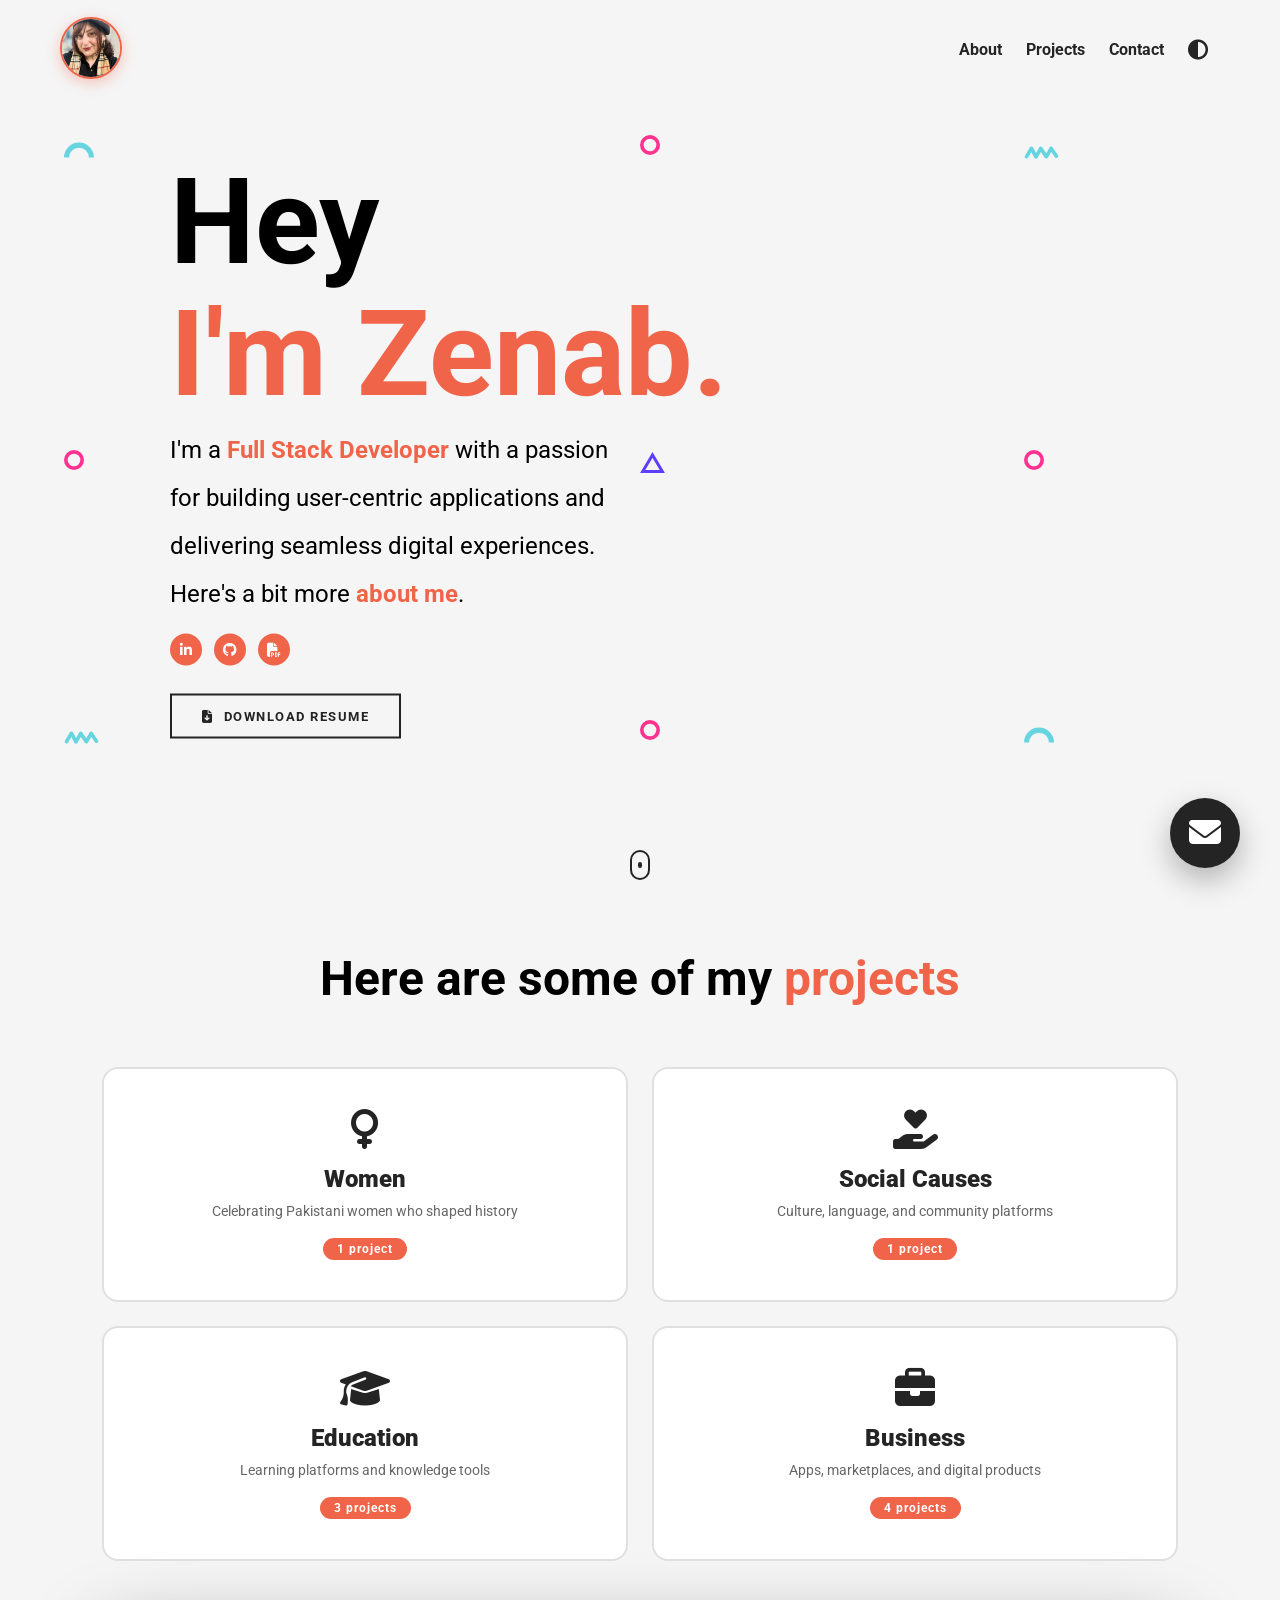
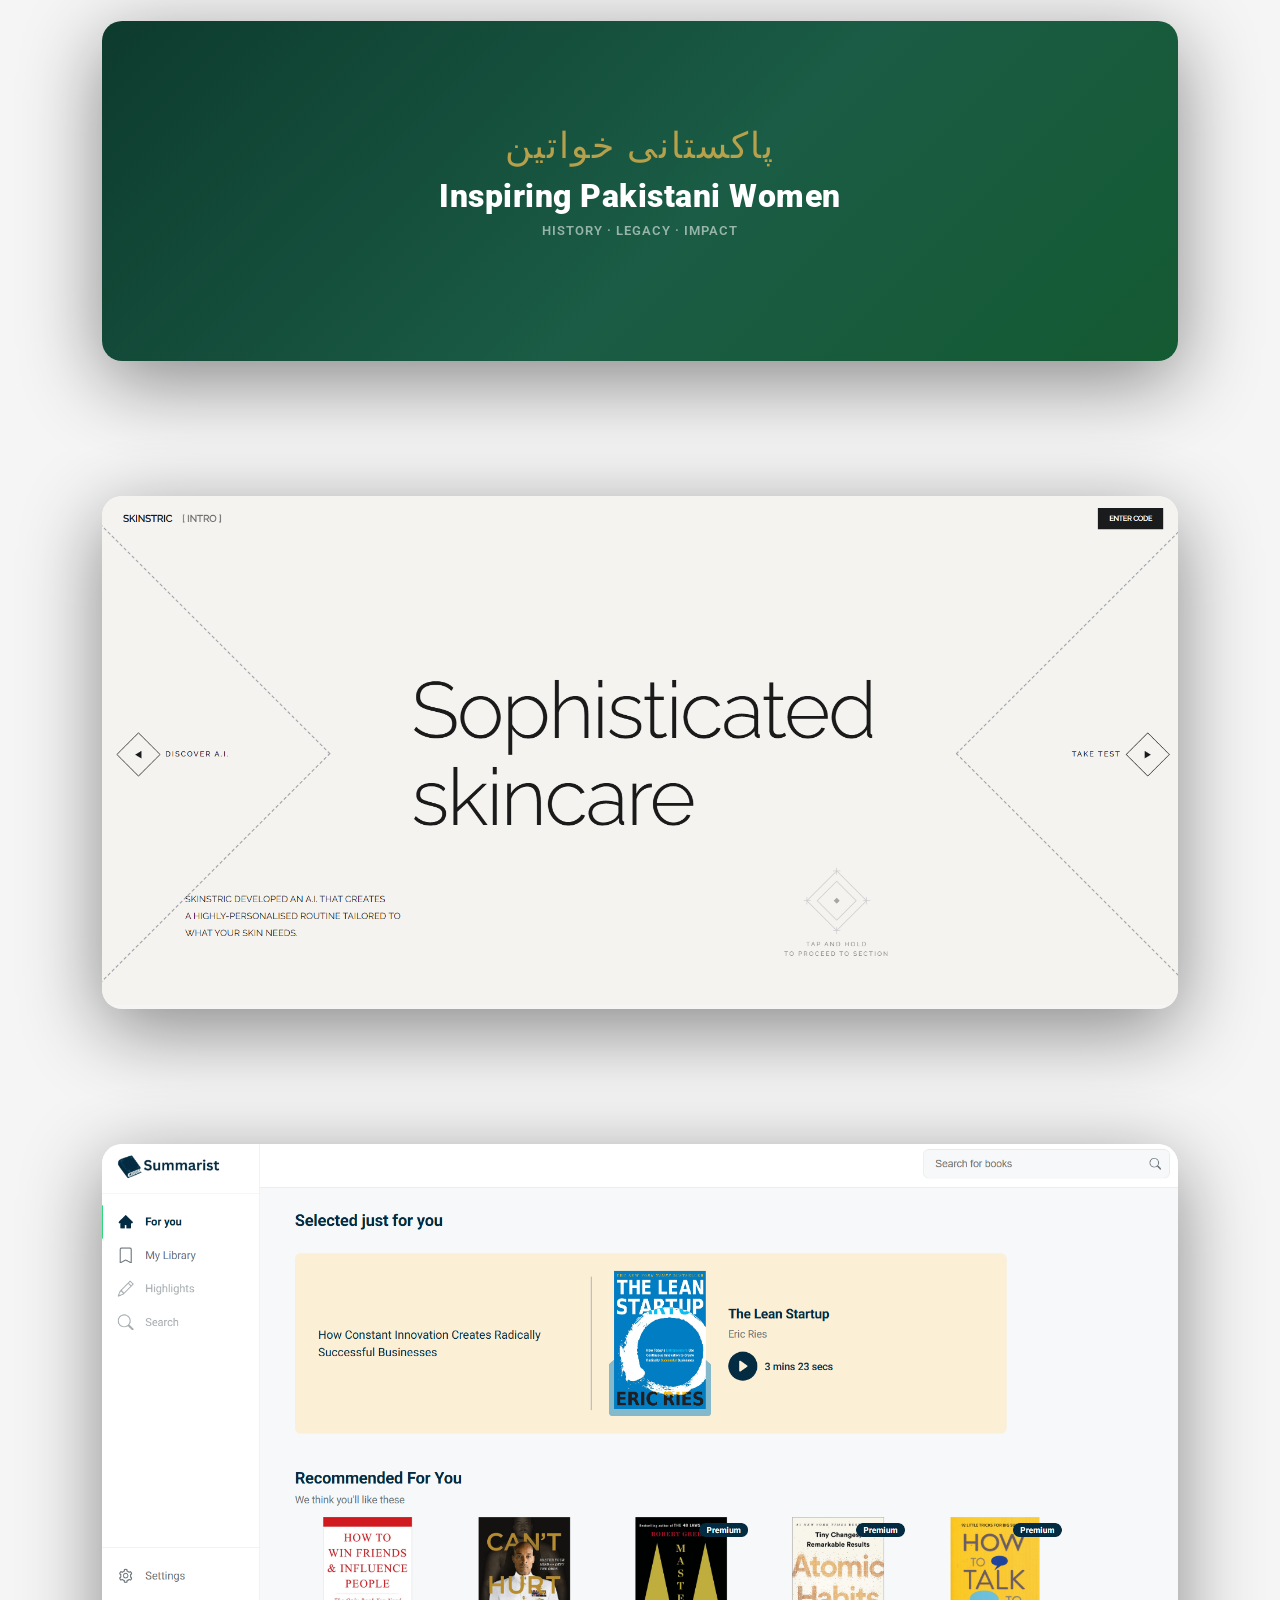
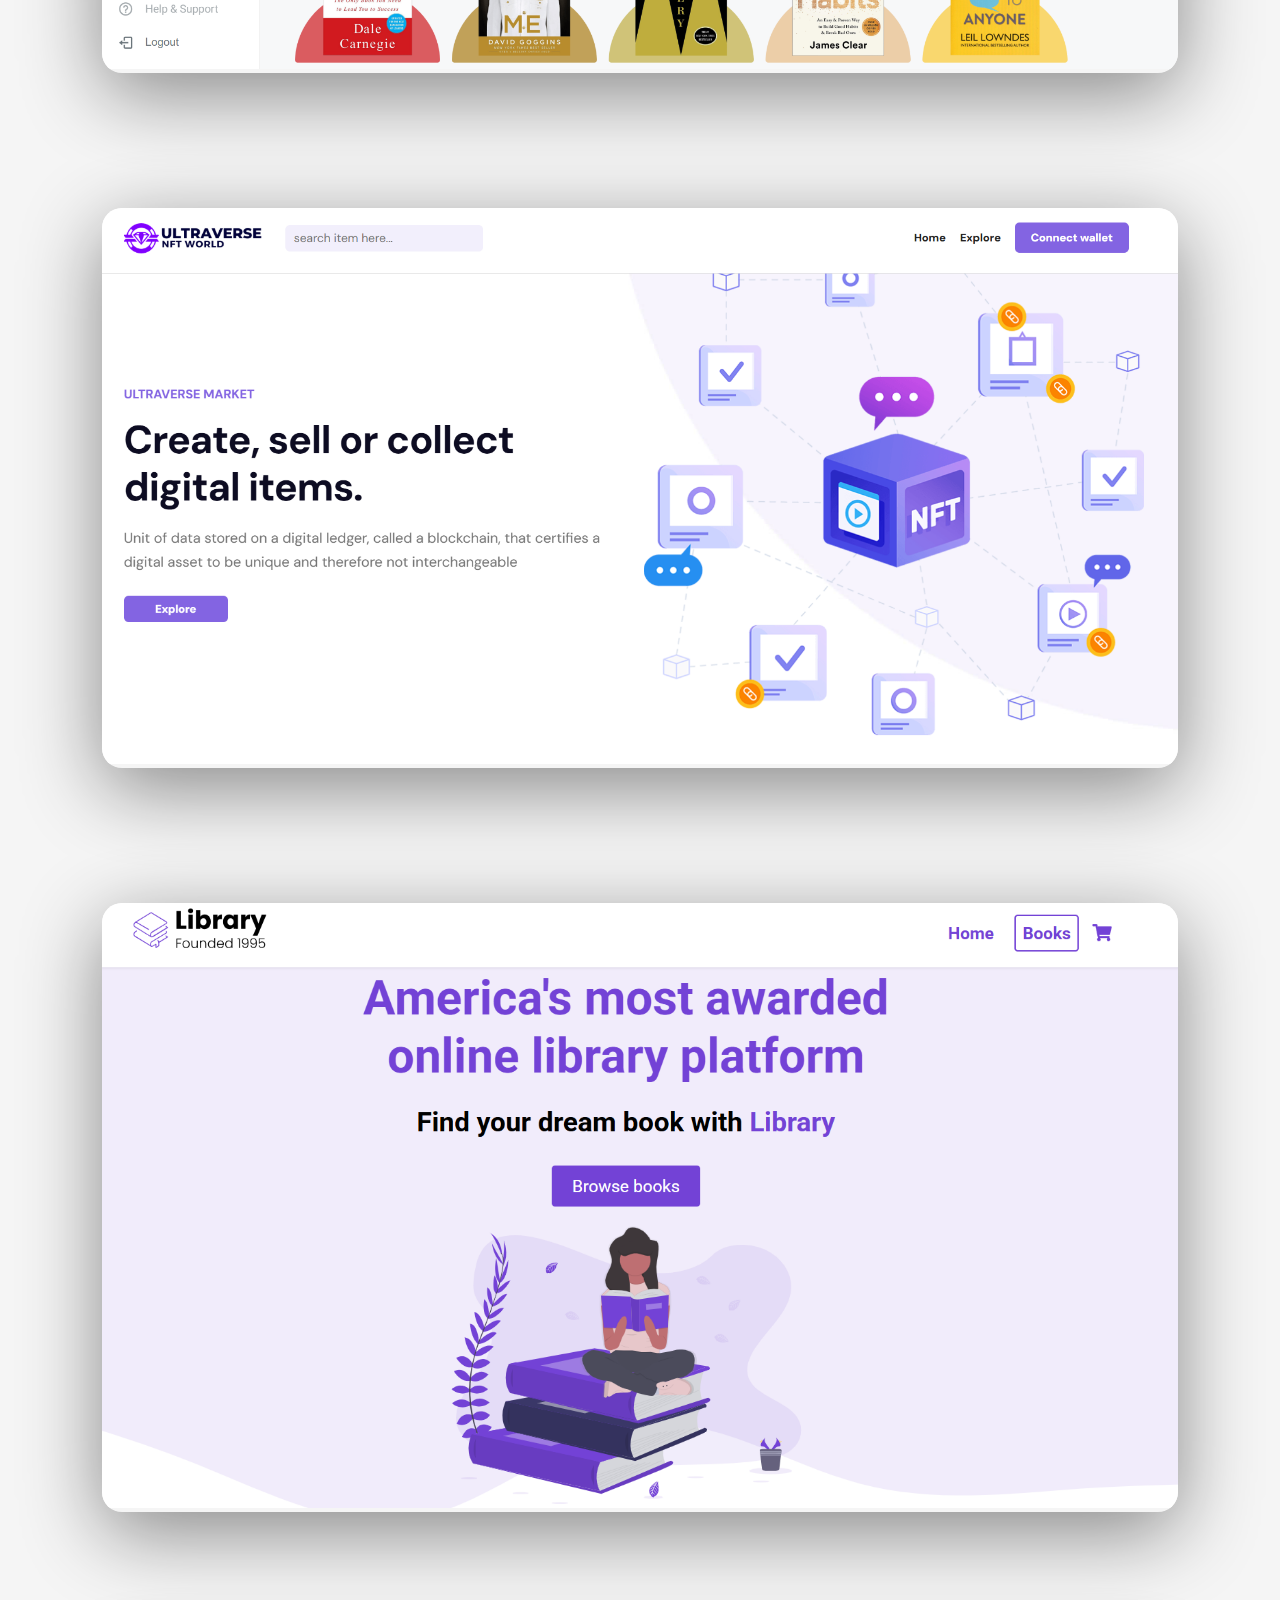
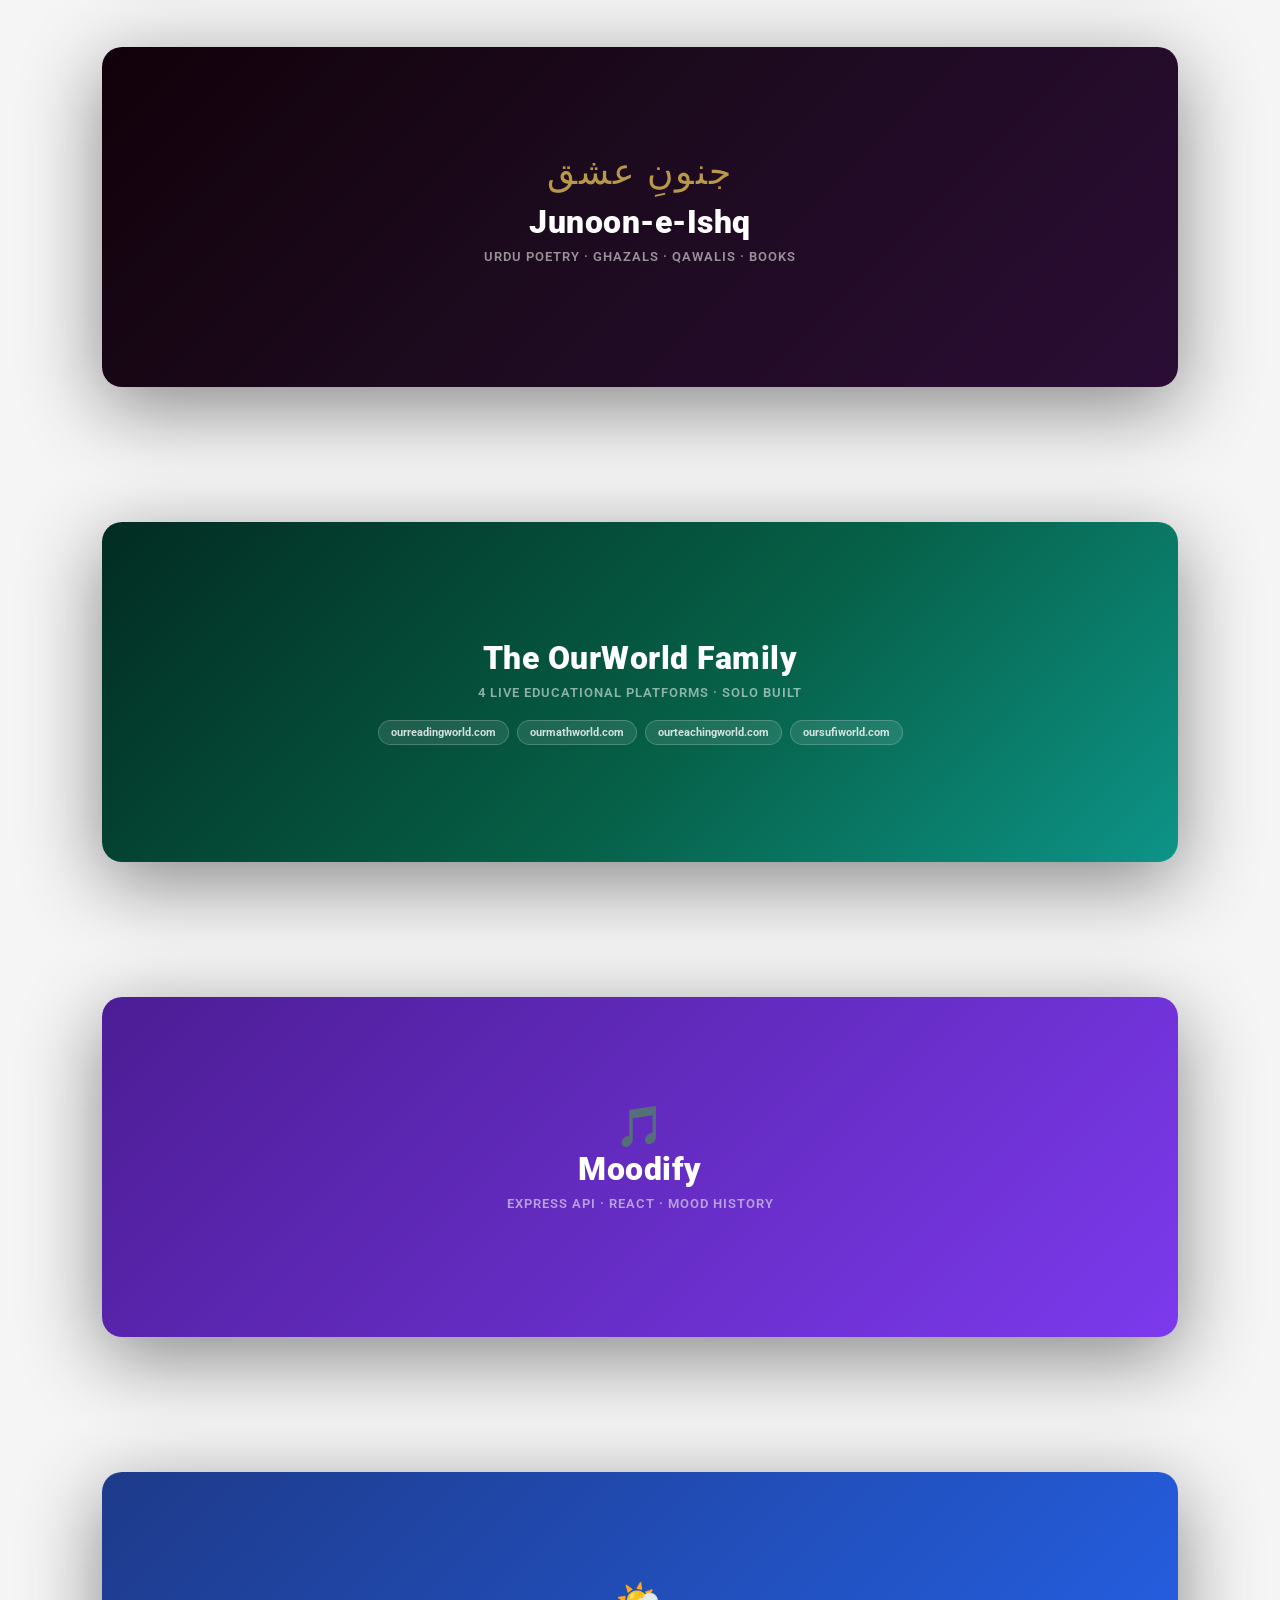
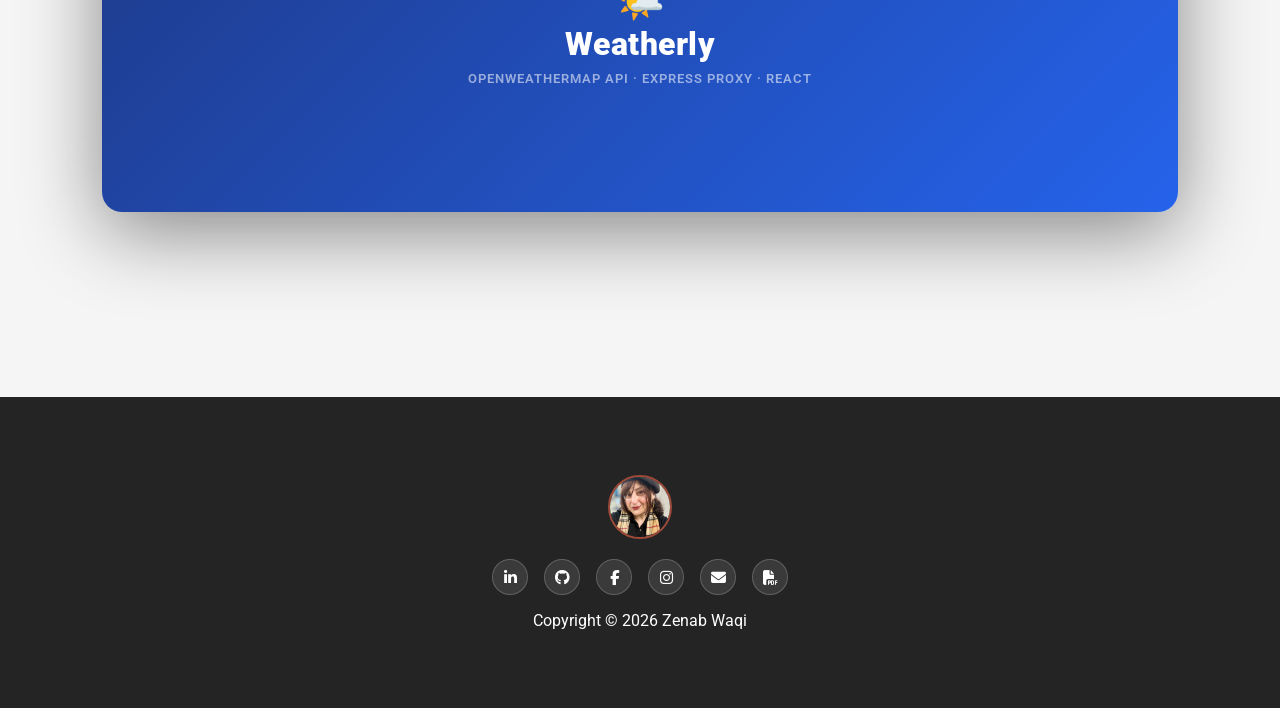
==== index.html @ 86db54ff "Add category cards and Pakistani Women project to portfolio Co-Authored-By: Claude Sonnet 4.6 <norep" ====
<!DOCTYPE html>
<html lang="en">

<head>
  <meta charset="UTF-8">
  <meta http-equiv="X-UA-Compatible" content="IE=edge">
  <meta name="viewport" content="width=device-width, initial-scale=1.0">
  <title>Zenab Waqi</title>
  <link rel="stylesheet" href="https://cdnjs.cloudflare.com/ajax/libs/font-awesome/6.5.1/css/all.min.css">
  <link rel="stylesheet" href="style.css">
  <link rel="icon" href="/assets/gemini-svg.svg" type="image/x-icon">
  <script src="https://kit.fontawesome.com/c8e4d183c2.js" crossorigin="anonymous"></script>
  <script src="index.js"></script>
  <script type="text/javascript"
        src="https://cdn.jsdelivr.net/npm/@emailjs/browser@4/dist/email.min.js">
</script>
<script type="text/javascript">
   (function(){
      emailjs.init({
        publicKey: "URaLON_8OTzDkIS1D",
      });
   })();
</script>


</head>

<body>
  <section id="landing-page" onmousemove="moveBackground(event)">
    <nav>
      <figure>
        <img id="personal-logo" src="./assets/profile.jpg" alt="Zenab Waqi">
      </figure>
      <ul class="nav__link--list">
        <li class="nav__link" onclick="toggleModal()">
          <a href="#" class="
            nav__link--anchor
            link__hover-effect
            link__hover-effect--black
          ">About</a>
        </li>
        <li class="nav__link">
          <a href="#projects" class="
            nav__link--anchor
            link__hover-effect
            link__hover-effect--black
          ">Projects</a>
        </li>
        <li class="nav__link" onclick="toggleModal()">
          <a href="#" class="
            nav__link--anchor
            link__hover-effect
            link__hover-effect--black
          ">Contact</a>
        </li>
        <li class="nav__link click" onclick="toggleContrast()">
          <a href="#" class="
            nav__link--anchor
            link__hover-effect
            link__hover-effect--black
          "><i class="fas fa-adjust"></i></a>
        </li>
      </ul>
    </nav>
    <header class="header">
      <div class="header__inner">
        <div class="header__content">
          <h1 class="title">Hey</h1>
          <h1 class="title orange">I'm Zenab.</h1>
          <p class="header__para">
            I'm a <b class="orange">Full Stack Developer</b> with a passion for building user-centric
            applications and delivering seamless digital experiences.
            <br>
            Here's a bit more <b class="orange click" onclick="toggleModal()">about me</b>.
          </p>
          <div class="social__list">
            <a href="https://www.linkedin.com/in/zenab-waqi" target="_blank" class="social__link click">
              <i class="fa-brands fa-linkedin-in"></i>
            </a>
            <a href="https://github.com/zeevaki" target="_blank" class="social__link click">
              <i class="fab fa-github"></i>
            </a>
            <a href="./resume.html" target="_blank" class="social__link click">
              <i class="fas fa-file-pdf"></i>
            </a>
          </div>
          <a href="./assets/Zenab_Waqi_Resume.pdf" download="Zenab_Waqi_Resume.pdf" class="resume__cta click">
            <i class="fas fa-file-download"></i>
            Download Resume
          </a>
        </div>
      </div>
    </header>
    <a href="#">
      <button class="mail__btn click" onclick="toggleModal()">
        <i class="fas fa-envelope"></i>
      </button>
    </a>
    <a href="#projects" class="scroll">
      <div class="scroll__icon click"></div>
    </a>
    <div class="modal">
      <div class="modal__half modal__about">
        <h3 class="modal__title modal__title--about">Here's a bit about me.</h3>
        <h4 class="modal__sub-title modal__sub-title--about">Full Stack Developer.</h4>
        <p class="modal__para">
          Analytical and detail-oriented <b class="orange">Full Stack Developer</b> with a background in
          Information Technology and expertise in mathematical logic and instructional design. Proven track record
          of building user-centric applications, managing technical deployments, and scaling digital communities
          to over <b class="orange">80,000+ active followers</b>.
        </p>
        <div class="modal__languages">
        
          <figure class="modal__language">
  <img class="modal__language--img"
       src="https://www.w3.org/html/logo/badge/html5-badge-h-solo.png"
       alt="HTML5 Badge">              
  <span class="language__name">HTML</span>
</figure>

          <figure class="modal__language">
            <img class="modal__language--img" src="https://cdn.iconscout.com/icon/free/png-256/css-131-722685.png"
              alt="">
            <span class="language__name">CSS</span>
          </figure>
          <figure class="modal__language">
            <img class="modal__language--img" src="https://cdn.iconscout.com/icon/free/png-256/javascript-1-225993.png"
              alt="">
            <span class="language__name">JavaScript</span>
          </figure>
    
          <figure class="modal__language">
            <img class="modal__language--img" src="https://cdn.iconscout.com/icon/free/png-256/react-3-1175109.png"
              alt="">
            <span class="language__name">React</span>
          </figure>

          <figure class="modal__language">
            <img class="modal__language--img" src="https://raw.githubusercontent.com/devicons/devicon/master/icons/nodejs/nodejs-original.svg"
              alt="">
            <span class="language__name">Node.js</span>
          </figure>

          <figure class="modal__language">
            <img class="modal__language--img" src="https://raw.githubusercontent.com/devicons/devicon/master/icons/firebase/firebase-plain.svg"
              alt="">
            <span class="language__name">Firebase</span>
          </figure>

        </div>
      </div>
      <div class="modal__half modal__contact">
        <i class="fas fa-times modal__exit click" onclick="toggleModal()"></i>
        <h3 class="modal__title modal__title--contact">
          Let's have a chat!
        </h3>
        <h3 class="modal__sub-title modal__sub-title--contact">
          I'm currently open to new opportunities.
        </h3>
        <form id="contact__form" onsubmit="contact(event)">
          <div class="form__item">
            <label class="form__item--label">Name</label>
            <input class="input" name="user_name" type="text" required></input>
          </div>
          <div class="form__item">
            <label class="form__item--label">Email</label>
            <input class="input" name="user_email" type="email" required></input>
          </div>
          <div class="form__item">
            <label class="form__item--label">Message</label>
            <textarea class="input" name="message" type="text" required></textarea>
          </div>
          <button id="contact__submit" class="form__submit">
            Send it my way
          </button>
        </form>
        <div class="modal__overlay modal__overlay--loading">
          <i class="fas fa-spinner"></i>
        </div>
        <div class="modal__overlay modal__overlay--success">
          Thanks for the message! Looking forward to speaking to you soon.
        </div>
      </div>
    </div>
    <img src="./assets/semi circle.svg" class="shape shape--0">
    <img src="./assets/circle.svg" class="shape shape--1">
    <img src="./assets/squiggly.svg" class="shape shape--2">
    <img src="./assets/circle.svg" class="shape shape--3">
    <img src="./assets/triangle.svg" class="shape shape--4">
    <img src="./assets/circle.svg" class="shape shape--5">
    <img src="./assets/squiggly.svg" class="shape shape--6">
    <img src="./assets/circle.svg" class="shape shape--7">
    <img src="./assets/semi circle.svg" class="shape shape--8">
  </section>
  <section id="projects">
    <div class="container">
      <div class="row">
        <h1 class="section__title">
          Here are some of my <span class="orange">projects</span>
        </h1>
        <div class="category__grid">
          <div class="category__card" data-filter="women" onclick="filterProjects('women')">
            <i class="fas fa-venus category__icon"></i>
            <h3 class="category__name">Women</h3>
            <p class="category__desc">Celebrating Pakistani women who shaped history</p>
            <span class="category__count">1 project</span>
          </div>
          <div class="category__card" data-filter="social" onclick="filterProjects('social')">
            <i class="fas fa-hand-holding-heart category__icon"></i>
            <h3 class="category__name">Social Causes</h3>
            <p class="category__desc">Culture, language, and community platforms</p>
            <span class="category__count">1 project</span>
          </div>
          <div class="category__card" data-filter="education" onclick="filterProjects('education')">
            <i class="fas fa-graduation-cap category__icon"></i>
            <h3 class="category__name">Education</h3>
            <p class="category__desc">Learning platforms and knowledge tools</p>
            <span class="category__count">3 projects</span>
          </div>
          <div class="category__card" data-filter="business" onclick="filterProjects('business')">
            <i class="fas fa-briefcase category__icon"></i>
            <h3 class="category__name">Business</h3>
            <p class="category__desc">Apps, marketplaces, and digital products</p>
            <span class="category__count">4 projects</span>
          </div>
        </div>

        <ul class="project__list">
          <li class="project" data-category="women">
            <div class="project__wrapper">
              <div class="project__img project__mockup project__mockup--pkwomen">
                <div class="mockup__content">
                  <div class="mockup__urdu">پاکستانی خواتین</div>
                  <div class="mockup__name">Inspiring Pakistani Women</div>
                  <div class="mockup__sub">History · Legacy · Impact</div>
                </div>
              </div>
              <div class="project__wrapper--bg"></div>
              <div class="project__description">
                <h3 class="project__description--title">Pakistani Women</h3>
                <div class="project__description--tags">
                  <span class="project__description--tag">React</span>
                  <span class="project__description--tag">Vite</span>
                  <span class="project__description--tag">CSS</span>
                </div>
                <p class="project__description--para">
                  A tribute site profiling four extraordinary Pakistani women — Benazir Bhutto, Parveen Shakir, Roohi Bano, and Asma Jahangir — who shaped history across politics, poetry, performance, and law.
                </p>
                <div class="project__description--links">
                  <a href="https://github.com/zeevaki/inspiringpakistaniwomen" target="_blank" class="project__description--link" title="GitHub">
                    <i class="fab fa-github"></i>
                  </a>
                </div>
              </div>
            </div>
          </li>
          <li class="project" data-category="business">
            <div class="project__wrapper">
              <img src="./assets/skinstric mockup.png" class="project__img" alt="Skinstric">
              <div class="project__wrapper--bg"></div>
              <div class="project__description">
                <h3 class="project__description--title">Skinstric</h3>
                <div class="project__description--tags">
                  <span class="project__description--tag">React</span>
                  <span class="project__description--tag">Next.js</span>
                  <span class="project__description--tag">CSS</span>
                  <span class="project__description--tag">AI</span>
                </div>
                <p class="project__description--para">
                  An AI-powered skincare personalization platform that analyzes individual skin needs and
                  generates a highly tailored routine. Features a sleek, interactive UI with a guided
                  skin assessment flow.
                </p>
                <div class="project__description--links">
                  <a href="https://skinstric-rouge.vercel.app/" target="_blank" class="project__description--link" title="Live Site">
                    <i class="fas fa-link"></i>
                  </a>
                </div>
              </div>
            </div>
          </li>
          <li class="project" data-category="education">
            <div class="project__wrapper">
              <img src="./assets/summerbooks mockup.png" class="project__img" alt="Summarist">
              <div class="project__wrapper--bg"></div>
              <div class="project__description">
                <h3 class="project__description--title">Summarist</h3>
                <div class="project__description--tags">
                  <span class="project__description--tag">React</span>
                  <span class="project__description--tag">Next.js</span>
                  <span class="project__description--tag">CSS</span>
                </div>
                <p class="project__description--para">
                  A book summary platform that lets users read or listen to condensed versions of popular titles.
                  Features personalized recommendations, audio briefcasts, and a clean cross-platform reading experience.
                </p>
                <div class="project__description--links">
                  <a href="https://summerbooks.vercel.app/" target="_blank" class="project__description--link" title="Live Site">
                    <i class="fas fa-link"></i>
                  </a>
                </div>
              </div>
            </div>
          </li>
          <li class="project" data-category="business">
            <div class="project__wrapper">
              <img src="./assets/ultraverse mockup.png" class="project__img" alt="Ultraverse">
              <div class="project__wrapper--bg"></div>
              <div class="project__description">
                <h3 class="project__description--title">Ultraverse</h3>
                <div class="project__description--tags">
                  <span class="project__description--tag">React</span>
                  <span class="project__description--tag">Next.js</span>
                  <span class="project__description--tag">CSS</span>
                </div>
                <p class="project__description--para">
                  A modern NFT marketplace with a sleek, responsive interface. Browse trending collections,
                  explore top creators, and discover digital assets through a polished and intuitive UI.
                </p>
                <div class="project__description--links">
                  <a href="https://zenab-insternship-vwo5.vercel.app/" target="_blank" class="project__description--link" title="Live Site">
                    <i class="fas fa-link"></i>
                  </a>
                </div>
              </div>
            </div>
          </li>
          <li class="project" data-category="education">
            <div class="project__wrapper">
              <img src="./assets/library mockup.png" class="project__img" alt="React Library">
              <div class="project__wrapper--bg"></div>
              <div class="project__description">
                <h3 class="project__description--title">Library</h3>
                <div class="project__description--tags">
                  <span class="project__description--tag">React</span>
                  <span class="project__description--tag">CSS</span>
                  <span class="project__description--tag">JavaScript</span>
                </div>
                <p class="project__description--para">
                  A React-powered digital library application for browsing, organizing, and discovering books.
                  Built with a clean, intuitive interface and a strong focus on responsive design.
                </p>
                <div class="project__description--links">
                  <a href="https://react-library-blush.vercel.app/" target="_blank" class="project__description--link" title="Live Site">
                    <i class="fas fa-link"></i>
                  </a>
                </div>
              </div>
            </div>
          </li>
          <li class="project" data-category="social">
            <div class="project__wrapper">
              <div class="project__img project__mockup project__mockup--junoon">
                <div class="mockup__content">
                  <div class="mockup__urdu">جنونِ عشق</div>
                  <div class="mockup__name">Junoon-e-Ishq</div>
                  <div class="mockup__sub">Urdu Poetry · Ghazals · Qawalis · Books</div>
                </div>
              </div>
              <div class="project__wrapper--bg"></div>
              <div class="project__description">
                <h3 class="project__description--title">Junoon-e-Ishq</h3>
                <div class="project__description--tags">
                  <span class="project__description--tag">Vite + React</span>
                  <span class="project__description--tag">Google Books API</span>
                  <span class="project__description--tag">YouTube API</span>
                  <span class="project__description--tag">Context API</span>
                </div>
                <p class="project__description--para">
                  A fully custom Urdu poetry discovery platform with live API integrations,
                  animated design system, shopping cart, and streaming ghazals, qawalis & poetry reels.
                </p>
                <div class="project__description--links">
                  <a href="https://junoon-e-ishq.com" target="_blank" class="project__description--link" title="Live Site">
                    <i class="fas fa-link"></i>
                  </a>
                  <a href="https://github.com/zeevaki/urdu_poetry" target="_blank" class="project__description--link" title="GitHub">
                    <i class="fab fa-github"></i>
                  </a>
                </div>
              </div>
            </div>
          </li>

          <li class="project" data-category="education">
            <div class="project__wrapper">
              <div class="project__img project__mockup project__mockup--ourworld">
                <div class="mockup__content">
                  <div class="mockup__name">The OurWorld Family</div>
                  <div class="mockup__sub">4 Live Educational Platforms · Solo Built</div>
                  <div class="mockup__sites">
                    <span>ourreadingworld.com</span>
                    <span>ourmathworld.com</span>
                    <span>ourteachingworld.com</span>
                    <span>oursufiworld.com</span>
                  </div>
                </div>
              </div>
              <div class="project__wrapper--bg"></div>
              <div class="project__description">
                <h3 class="project__description--title">OurWorld Family</h3>
                <div class="project__description--tags">
                  <span class="project__description--tag">Next.js 16</span>
                  <span class="project__description--tag">TypeScript</span>
                  <span class="project__description--tag">Tailwind CSS</span>
                  <span class="project__description--tag">Vercel</span>
                </div>
                <p class="project__description--para">
                  A connected family of four Next.js educational sites — reading, math, teaching,
                  and Sufi wisdom — sharing one design system, built solo, with 173K+ combined social followers.
                </p>
                <div class="project__description--links">
                  <a href="https://ourreadingworld.com" target="_blank" class="project__description--link" title="OurReadingWorld">
                    <i class="fas fa-link"></i>
                  </a>
                  <a href="https://ourmathworld.com" target="_blank" class="project__description--link" title="OurMathWorld">
                    <i class="fas fa-link"></i>
                  </a>
                  <a href="https://oursufiworld.com" target="_blank" class="project__description--link" title="OurSufiWorld">
                    <i class="fas fa-link"></i>
                  </a>
                </div>
              </div>
            </div>
          </li>
          <li class="project" data-category="business">
            <div class="project__wrapper">
              <div class="project__img project__mockup" style="background:linear-gradient(135deg,#4C1D95,#7C3AED);display:flex;align-items:center;justify-content:center;flex-direction:column;gap:8px;">
                <div class="mockup__content" style="text-align:center;">
                  <div style="font-size:2.5rem;">🎵</div>
                  <div class="mockup__name">Moodify</div>
                  <div class="mockup__sub">Express API · React · Mood History</div>
                </div>
              </div>
              <div class="project__wrapper--bg"></div>
              <div class="project__description">
                <h3 class="project__description--title">Moodify</h3>
                <div class="project__description--tags">
                  <span class="project__description--tag">Node.js</span>
                  <span class="project__description--tag">Express</span>
                  <span class="project__description--tag">React</span>
                  <span class="project__description--tag">Full Stack</span>
                </div>
                <p class="project__description--para">
                  A full-stack mood-to-playlist app. Express backend saves mood history;
                  React frontend fetches and displays playlists. Built from scratch — raw Node.js http module first, then upgraded to Express.
                </p>
                <div class="project__description--links">
                  <a href="https://github.com/zeevaki/moodify" target="_blank" class="project__description--link" title="GitHub">
                    <i class="fab fa-github"></i>
                  </a>
                </div>
              </div>
            </div>
          </li>

          <li class="project" data-category="business">
            <div class="project__wrapper">
              <div class="project__img project__mockup" style="background:linear-gradient(135deg,#1E3A8A,#2563EB);display:flex;align-items:center;justify-content:center;flex-direction:column;gap:8px;">
                <div class="mockup__content" style="text-align:center;">
                  <div style="font-size:2.5rem;">🌤️</div>
                  <div class="mockup__name">Weatherly</div>
                  <div class="mockup__sub">OpenWeatherMap API · Express Proxy · React</div>
                </div>
              </div>
              <div class="project__wrapper--bg"></div>
              <div class="project__description">
                <h3 class="project__description--title">Weatherly</h3>
                <div class="project__description--tags">
                  <span class="project__description--tag">Node.js</span>
                  <span class="project__description--tag">Express</span>
                  <span class="project__description--tag">React</span>
                  <span class="project__description--tag">REST API</span>
                </div>
                <p class="project__description--para">
                  A full-stack weather app. Express backend proxies the OpenWeatherMap API —
                  keeping the API key off the browser. React frontend with live city search, temperature, humidity, and wind.
                </p>
                <div class="project__description--links">
                  <a href="https://github.com/zeevaki/weatherly" target="_blank" class="project__description--link" title="GitHub">
                    <i class="fab fa-github"></i>
                  </a>
                </div>
              </div>
            </div>
          </li>

        </ul>
      </div>
    </div>
  </section>
  <footer>
    <div class="container">
      <div class="row footer__row">
        <a href="#" class="footer__anchor">
          <figure class="footer__logo">
            <img src="./assets/profile.jpg" class="footer__logo--img" alt="Zenab Waqi">
          </figure>
          <span class="footer__logo--popper">
            Top
            <i class="fas fa-arrow-up"></i>
          </span>
        </a>
        <div class="footer__social--list">
          <a href="https://www.linkedin.com/in/zenab-waqi" target="_blank" class="footer__social--link" title="LinkedIn">
            <i class="fab fa-linkedin-in"></i>
          </a>
          <a href="https://github.com/zeevaki" target="_blank" class="footer__social--link" title="GitHub">
            <i class="fab fa-github"></i>
          </a>
          <a href="https://www.facebook.com/zenab.waqi" target="_blank" class="footer__social--link" title="Facebook">
            <i class="fab fa-facebook-f"></i>
          </a>
          <a href="https://www.instagram.com/zenab_waqi/" target="_blank" class="footer__social--link" title="Instagram">
            <i class="fab fa-instagram"></i>
          </a>
          <a href="#" onclick="toggleModal()" class="footer__social--link" title="Contact">
            <i class="fas fa-envelope"></i>
          </a>
          <a href="./resume.html" target="_blank" class="footer__social--link" title="Resume">
            <i class="fas fa-file-pdf"></i>
          </a>
        </div>
        <div class="footer__copyright">Copyright &copy; 2026  Zenab Waqi</div>
      </div>
    </div>
  </footer>
</body>

</html>
---- style.css ----
@import url('https://fonts.googleapis.com/css2?family=Roboto:wght@400;700;900&display=swap');

* {
  margin: 0;
  padding: 0;
  box-sizing: border-box;
  font-family: 'Roboto', sans-serif;
}

html {
  scroll-behavior: smooth;
}

li {
  list-style-type: none;
}

p {
  line-height: 1.5;
  font-size: 16px;
}

a {
  text-decoration: none;
}

button {
  cursor: pointer;
}

section {
  background-color: rgb(245, 245, 245);
  transition: all 300ms ease;
}

input, textarea {
  width: 100%;
  background-color: #242424;
  color: #fff;
  outline: none;
  border: 3px solid #c0c4cc;
  border-top: none;
  border-left: none;
  border-right: none;
  height: 40px;
  transition: all 300ms ease;
}

textarea {
  resize: vertical;
  height: 100px;
  margin-top: 8px;
}

label {
  font-size: 14px;
  font-weight: bold;
}

input:hover, textarea:hover {
  border-color: #dcdfe6;
}

input:focus, textarea:focus {
  border-color: #f06449;
}

.container {
  padding: 50px 0;
  width: 100%;
}

.row {
  width: 100%;
  max-width: 1100px;
  margin: 0 auto;
  padding: 0 12px;
}

.click {
  cursor: pointer;
  transition: all 300ms ease;
}

.click:hover {
  transform: scale(1.1);
}

.click:active {
  transform: scale(0.8);
}

.title {
  font-size: 120px;
  margin-bottom: 12px;
  text-align: left;
  line-height: 1;
}

.orange {
  color: #f06449 !important;
}

.link__hover-effect {
  position: relative;
}

.link__hover-effect:after {
  content: "";
  position: absolute;
  bottom: -3px;
  height: 3px;
  width: 0;
  right: 0;
  transition: all 300ms ease;
}

.link__hover-effect--white:after {
  background-color: #fff;
}

.link__hover-effect--black:after {
  background-color: #242424;
}

.link__hover-effect:hover:after {
  left: 0;
  width: 100%;
}

nav,
.scroll,
.header {
  opacity: 1;
  visibility: visible;
  transition: all 600ms 800ms;
}

.modal--open nav,
.modal--open .scroll,
.modal--open .header {
  opacity: 0;
  visibility: hidden;
  transition: all 400ms;
}

.dark-theme .title,
.dark-theme .section__title,
.dark-theme .section__sub-title,
.dark-theme .nav__link--anchor,
.dark-theme .fa-adjust,
.dark-theme .header__para
{
  color: white;
}
.dark-theme section {
  background-color: #242424;
}
.dark-theme #personal-logo {
  filter: none;
}
.dark-theme .scroll__icon {
  border-color: white;
}
.dark-theme .scroll__icon:after,
.dark-theme .link__hover-effect--black:after {
  background-color: white;
}
.dark-theme .mail__btn {
  background-color: white;
  color: #242424;
}
/* 

  LANDING PAGE 
  
*/
#landing-page {
  min-height: 100vh;
}

.header {
  position: absolute;
  top: 50%;
  left: 50%;
  transform: translate(-50%, -50%);
  width: 100%;
  max-width: 1000px;
  padding: 0 30px;
}

.header__para {
  font-size: 24px;
  line-height: 2;
  max-width: 450px;
}

.social__list {
  margin-top: 16px;
  display: flex;
}

.social__link {
  background-color: #f06449;
  color: white;
  padding: 6px;
  width: 32px;
  height: 32px;
  font-size: 14px;
  margin-right: 12px;
  display: flex;
  justify-content: center;
  align-items: center;
  border-radius: 50%;
}

.mail__btn {
  width: 70px;
  height: 70px;
  font-size: 32px;
  border-radius: 50%;
  border: none;
  background-color: #242424;
  color: white;
  position: fixed;
  bottom: 32px;
  right: 40px;
  z-index: 100;
  box-shadow: 0 12px 30px 0 rgb(0, 0, 0, 0.28);
}

.scroll {
  position: absolute;
  bottom: 20px;
  left: 50%;
  transform: translateX(-50%);
}

.scroll__icon {
  width: 20px;
  height: 30px;
  border: 2px solid #242424;
  border-radius: 24px;
  display: flex;
  align-items: center;
  justify-content: center;
}

.scroll__icon:after {
  content: "";
  width: 4px;
  height: 6px;
  background-color: #242424;
  border-radius: 2px;
  animation: scroll 1000ms infinite alternate-reverse;
}

@keyframes scroll {
  0% {
    transform: translateY(3px);
  }
  
  100% {
    transform: translateY(-3px);
  }
}

/* 

  NAVIGATION 
  
*/

nav {
  display: flex;
  justify-content: space-between;
  align-items: center;
  width: 100%;
  max-width: 1200px;
  margin: 0 auto;
  padding: 0 20px;
  height: 100px;
}

#personal-logo {
  width: 62px;
  height: 62px;
  border-radius: 50%;
  object-fit: cover;
  object-position: center top;
  border: 2.5px solid #f06449;
  box-shadow: 0 4px 14px rgba(240,100,73,0.35);
}

.nav__link--list {
  display: flex;
}

.nav__link {
  margin: 0 12px;
}

.nav__link--anchor {
  font-size: 16px;
  color: #242424;
  font-weight: 700;
}

.fa-adjust {
  font-size: 20px;
}

/* 

  MODAL 
  
*/
.modal {
  position: absolute;
  top: 50%;
  left: 50%;
  transform: translate(-50%, -50%);
  width: 90%;
  max-width: 1100px;
  height: 700px;
  border-radius: 20px;
  overflow: hidden;
  display: flex;
  visibility: hidden;
  z-index: -1;
  transition: visibility 1s, z-index 1s, box-shadow 0.5s ease;
}
.modal--open .modal{
  z-index: 60;
  box-shadow: 0 20px 80px 0 rgb(0, 0, 0, 0.55);
  visibility: visible;
}
.modal__half {
  width: 50%;
  padding: 40px 72px;
  display: flex;
  flex-direction: column;
  justify-content: center;
  position: relative;
  transition: all 300ms ease-in;
}

.modal--open .modal__about,
.modal--open .modal__contact
{
  transform: translateX(0%);
}

.modal__about {
  background-color: rgb(245, 245, 245);
  transform: translateX(-110%);
}

.modal__languages {
  display: flex;
  flex-wrap: wrap;
}

.modal__language {
  width: 25%;
  padding: 16px;
  position: relative;
  display: flex;
  flex-direction: column;
  align-items: center;
  transition: all 300ms ease;
}

.modal__language:hover .language__name {
  transform: scale(1);
}

.modal__language:hover {
  filter: brightness(80%);
  transform: scale(0.9);
}

.language__name {
  position: absolute;
  bottom: -10px;
  transform: scale(0);
  transition: all 300ms ease;
}

.modal__language--img {
  width: 100%;
}

.modal__contact {
  transform: translateX(110%);
  background-color: #242424;
  color: white;
}

.modal__title {
  font-size: 26px;
}

.modal__sub-title {
  margin: 12px 0 24px 0;
  font-size: 14px;
}

.modal__para {
  margin-bottom: 12px;
  line-height: 1.75;
}

.form__item {
  margin-bottom: 20px;
}

.form__submit {
  background-color: #f06449;
  border: 2px solid #f06449;
  color: white;
  font-weight: 700;
  width: 100%;
  max-width: 240px;
  padding: 12px 24px;
  font-size: 20px;
  transition: all 300ms ease;
}

.form__submit:hover {
  border-color: #fff;
  background-color: transparent;
}

.form__submit:active {
  border-color: #f06449;
  color: #f06449;
}

.modal__overlay {
  position: absolute;
  top: 0;
  left: 0;
  width: 100%;
  height: 100%;
  display: none;
  align-items: center;
  justify-content: center;
  z-index: -1;
}

.modal__overlay--loading {
  background-color: #242424;
  font-size: 80px;
}

.modal__overlay--success {
  background-color: #4bb543;
  font-size: 40px;
  font-weight: 700;
  text-align: center;
  padding: 28px;
}

.modal__overlay--visible {
  z-index: 1;
  display: flex;
}

.fa-spinner {
  animation: spinner 750ms infinite linear;
}

@keyframes spinner {
  0% {
    transform: rotate(0);
  }

  100% {
    transform: rotate(360deg);
  }
}

.modal__exit {
  position: absolute;
  top: 30px;
  right: 40px;
  color: #fff;
  font-size: 36px;
  z-index: 100;
}
/* 

  PROJECTS 
  
*/

.section__title {
  text-align: center;
  font-size: 48px;
  margin-bottom: 60px;
}

.project {
  margin-bottom: 135px;
  transition: transform 300ms ease;
}

.project:hover {
  transform: translateY(-6px);
}

.project__img {
  width: 100%;
  transition: all 600ms ease;
}

.project__wrapper {
  position: relative;
  border-radius: 20px;
  box-shadow: 0 20px 80px 0 rgb(0, 0, 0, 0.45);
  overflow: hidden;
}

.project__wrapper:hover .project__description {
  opacity: 1;
  transform: translateY(-50%);
}

.project__wrapper:hover .project__img {
  transform: scale(1.07);
  filter: blur(5px);
}

.project__description {
  position: absolute;
  top: 50%;
  left: 90px;
  transform: translateY(100%);
  opacity: 0;
  transition: opacity 300ms, transform 450ms ease;
  color: white;
  max-width: 550px;
}

.project__wrapper:hover .project__wrapper--bg {
  opacity: 0.7; 
  visibility: visible;
}

.project__wrapper--bg {
  position: absolute;
  top: 0;
  left: 0;
  width: 100%;
  height: 100%;
  background: linear-gradient(160deg, rgba(240, 100, 73, 0.15) 0%, rgba(28, 29, 37, 0.97) 40%);
  opacity: 0; 
  transition: all 450ms ease;
  visibility: hidden;
}

.project__description--title {
  font-size: 40px;
}

.project__description--sub-title {
  margin-top: 8px;
}

.project__description--link {
  color: white;
  font-size: 20px;
  margin-right: 16px;
  transition: color 300ms ease, transform 300ms ease;
  display: inline-block;
}

.project__description--link:hover {
  color: #f06449;
  transform: translateY(-2px);
}

.project__description--para {
  margin: 16px 0;
}

.project__description--tags {
  display: flex;
  flex-wrap: wrap;
  gap: 6px;
  margin-bottom: 14px;
}

.project__description--tag {
  background-color: rgba(240, 100, 73, 0.9);
  color: white;
  padding: 4px 10px;
  border-radius: 20px;
  font-size: 11px;
  font-weight: 700;
  letter-spacing: 1px;
  text-transform: uppercase;
}

.project__wrapper:hover {
  box-shadow: 0 20px 80px 0 rgb(0, 0, 0, 0.6), 0 0 0 4px rgba(240, 100, 73, 0.4);
}

.resume__cta {
  display: inline-flex;
  align-items: center;
  gap: 10px;
  margin-top: 28px;
  padding: 13px 30px;
  border: 2px solid #242424;
  color: #242424;
  font-weight: 700;
  font-size: 13px;
  letter-spacing: 1.5px;
  text-transform: uppercase;
  transition: all 300ms ease;
}

.resume__cta:hover {
  background-color: #242424;
  color: #fff;
}

.dark-theme .resume__cta {
  border-color: #fff;
  color: #fff;
}

.dark-theme .resume__cta:hover {
  background-color: #fff;
  color: #242424;
}

/*

  FOOTER

*/

footer {
  position: relative;
  background-color: #242424;
  display: flex;
  padding: 28px 0;
}

.footer__row {
  display: flex;
  flex-direction: column;
  align-items: center;
}

.footer__logo--img {
  width: 64px;
  height: 64px;
  border-radius: 50%;
  object-fit: cover;
  object-position: center top;
  border: 2px solid rgba(240, 100, 73, 0.6);
}

.footer__social--list {
  display: flex;
  gap: 16px;
  margin: 16px 0;
}

.footer__social--link,
.footer__copyright {
  color: white;
}

.footer__social--link {
  width: 36px;
  height: 36px;
  border-radius: 50%;
  background: rgba(255,255,255,0.1);
  border: 1px solid rgba(255,255,255,0.2);
  display: flex;
  align-items: center;
  justify-content: center;
  font-size: 15px;
  transition: all 300ms ease;
}

.footer__social--link:hover {
  background: #f06449;
  border-color: #f06449;
  transform: translateY(-2px);
}

/* 

  SHAPES

  shapes on the first row 
  height = 15vh
  
  shapes on the second row 
  height = 50vh
  
  shapes on the third row 
  height = 80vh

  shapes on the first column
  width = 5vw
  
  shapes on the second column
  width = 50vw

  shapes on the third column
  width = 80vw

*/
.shape {
  position: fixed;
}
.shape--0 {
  top: 15vh;
  left: 5vw;
}
.shape--1 {
  top: 15vh;
  left: 50vw;
}
.shape--2 {
  top: 15vh;
  left: 80vw;
}
.shape--3 {
  top: 50vh;
  left: 5vw;
}
.shape--4 {
  top: 50vh;
  left: 50vw;
}
.shape--5 {
  top: 50vh;
  left: 80vw;
}
.shape--6 {
  top: 80vh;
  left: 5vw;
}
.shape--7 {
  top: 80vh;
  left: 50vw;
}
.shape--8 {
  top: 80vh;
  left: 80vw;
}

/* ADDED AFTER TUTORIAL */
.footer__logo--popper {
  position: absolute;
  right: 0;
  top: 16px;
  font-weight: 700;
  opacity: 0;
  transition: all 300ms ease;
  color: white;
}

.footer__anchor {
  position: relative;
}

.footer__anchor:hover .footer__logo--popper {
  transform: translateX(60px);
  opacity: 1;
}

/* ── HEADER PHOTO ── */
.header__inner {
  display: flex;
  align-items: center;
  justify-content: space-between;
  gap: 60px;
  width: 100%;
}

.header__photo-wrap {
  flex-shrink: 0;
}

.header__photo-ring {
  width: 280px;
  height: 280px;
  border-radius: 50%;
  padding: 5px;
  background: linear-gradient(135deg, #f06449, #ff9a8b, #f06449);
  box-shadow: 0 20px 60px rgba(240, 100, 73, 0.4);
  animation: photo-pulse 3s ease-in-out infinite alternate;
}

@keyframes photo-pulse {
  from { box-shadow: 0 20px 60px rgba(240, 100, 73, 0.35); }
  to   { box-shadow: 0 20px 80px rgba(240, 100, 73, 0.65); }
}

.header__photo {
  width: 100%;
  height: 100%;
  border-radius: 50%;
  object-fit: cover;
  object-position: center top;
  border: 4px solid rgb(245, 245, 245);
  display: block;
}

.header__photo-initials {
  width: 100%;
  height: 100%;
  border-radius: 50%;
  background: #242424;
  display: flex;
  align-items: center;
  justify-content: center;
  font-size: 72px;
  font-weight: 900;
  color: #f06449;
  border: 4px solid rgb(245, 245, 245);
}

.dark-theme .header__photo,
.dark-theme .header__photo-initials {
  border-color: #242424;
}

/* ── PROJECT MOCKUPS ── */
.project__mockup {
  width: 100%;
  height: 340px;
  display: flex;
  align-items: center;
  justify-content: center;
  text-align: center;
  transition: all 600ms ease;
}

.project__wrapper:hover .project__mockup {
  transform: scale(1.07);
  filter: blur(5px);
}

.project__mockup--junoon {
  background: linear-gradient(135deg, #12010a 0%, #1C0A1E 45%, #2B0D35 100%);
}

.project__mockup--ourworld {
  background: linear-gradient(135deg, #022C22 0%, #065F46 55%, #0D9488 100%);
}

.mockup__content {
  padding: 32px;
}

.mockup__urdu {
  font-size: 36px;
  color: rgba(201, 168, 76, 0.9);
  margin-bottom: 10px;
  letter-spacing: 2px;
}

.mockup__name {
  font-size: 32px;
  font-weight: 900;
  color: #ffffff;
  margin-bottom: 8px;
  letter-spacing: 0.5px;
}

.mockup__sub {
  font-size: 13px;
  font-weight: 600;
  color: rgba(255,255,255,0.55);
  letter-spacing: 1px;
  text-transform: uppercase;
  margin-bottom: 20px;
}

.mockup__sites {
  display: flex;
  flex-wrap: wrap;
  gap: 8px;
  justify-content: center;
}

.mockup__sites span {
  background: rgba(255,255,255,0.1);
  border: 1px solid rgba(255,255,255,0.2);
  color: rgba(255,255,255,0.8);
  font-size: 11px;
  font-weight: 700;
  padding: 5px 12px;
  border-radius: 20px;
}

/* ── CATEGORY CARDS ── */

.category__grid {
  display: grid;
  grid-template-columns: repeat(2, 1fr);
  gap: 24px;
  margin-bottom: 60px;
}

.category__card {
  padding: 40px 32px;
  border-radius: 16px;
  border: 2px solid #e0e0e0;
  cursor: pointer;
  transition: all 300ms ease;
  text-align: center;
  background: white;
}

.dark-theme .category__card {
  background: #333;
  border-color: #444;
}

.category__card:hover,
.category__card.active {
  border-color: #f06449;
  transform: translateY(-4px);
  box-shadow: 0 12px 40px rgba(240, 100, 73, 0.2);
}

.category__card.active .category__icon,
.category__card.active .category__name {
  color: #f06449;
}

.category__icon {
  font-size: 40px;
  margin-bottom: 16px;
  color: #242424;
  display: block;
  transition: color 300ms ease;
}

.dark-theme .category__icon {
  color: white;
}

.category__name {
  font-size: 24px;
  font-weight: 900;
  margin-bottom: 8px;
  color: #242424;
  transition: color 300ms ease;
}

.dark-theme .category__name {
  color: white;
}

.category__desc {
  font-size: 14px;
  color: #666;
  margin-bottom: 16px;
  line-height: 1.5;
}

.dark-theme .category__desc {
  color: #aaa;
}

.category__count {
  display: inline-block;
  background: #f06449;
  color: white;
  font-size: 12px;
  font-weight: 700;
  padding: 4px 14px;
  border-radius: 20px;
  letter-spacing: 1px;
}

/* ── PAKISTANI WOMEN MOCKUP ── */

.project__mockup--pkwomen {
  background: linear-gradient(135deg, #0D3B2E 0%, #1a5c45 55%, #145a32 100%);
}

/* Small phones, tablets, large smart phones */
@media (max-width: 768px) {
  .header__inner { flex-direction: column-reverse; gap: 30px; text-align: center; }
  .header__photo-ring { width: 200px; height: 200px; }
  .social__list { justify-content: center; }
  .title {
    font-size: 80px;
  }
  .header__para {
    font-size: 20px;
  }
  .category__grid {
    grid-template-columns: 1fr;
  }
  .modal {
    top: 0;
    left: 0;
    transform: none;
    height: auto;
    width: 100%;
    flex-direction: column-reverse;
    border-radius: 0;
  }
  .modal__half {
    width: 100%;
  }
}

/* Small phones */
@media (max-width: 480px) {
  .header__photo-ring { width: 160px; height: 160px; }
  .title {
    font-size: 52px;
  }
  .header__para {
    font-size: 18px;
  }
  .nav__link:first-child {
    display: none;
  }
  .project__description--para {
    display: none;
  }
  .project__description {
    left: 0;
    padding: 0;
    width: 100%;
    text-align: center;
  }
  .project__description--sub-title {
    margin-bottom: 8px;
  }
  .modal__half {
    padding: 40px;
  }
}
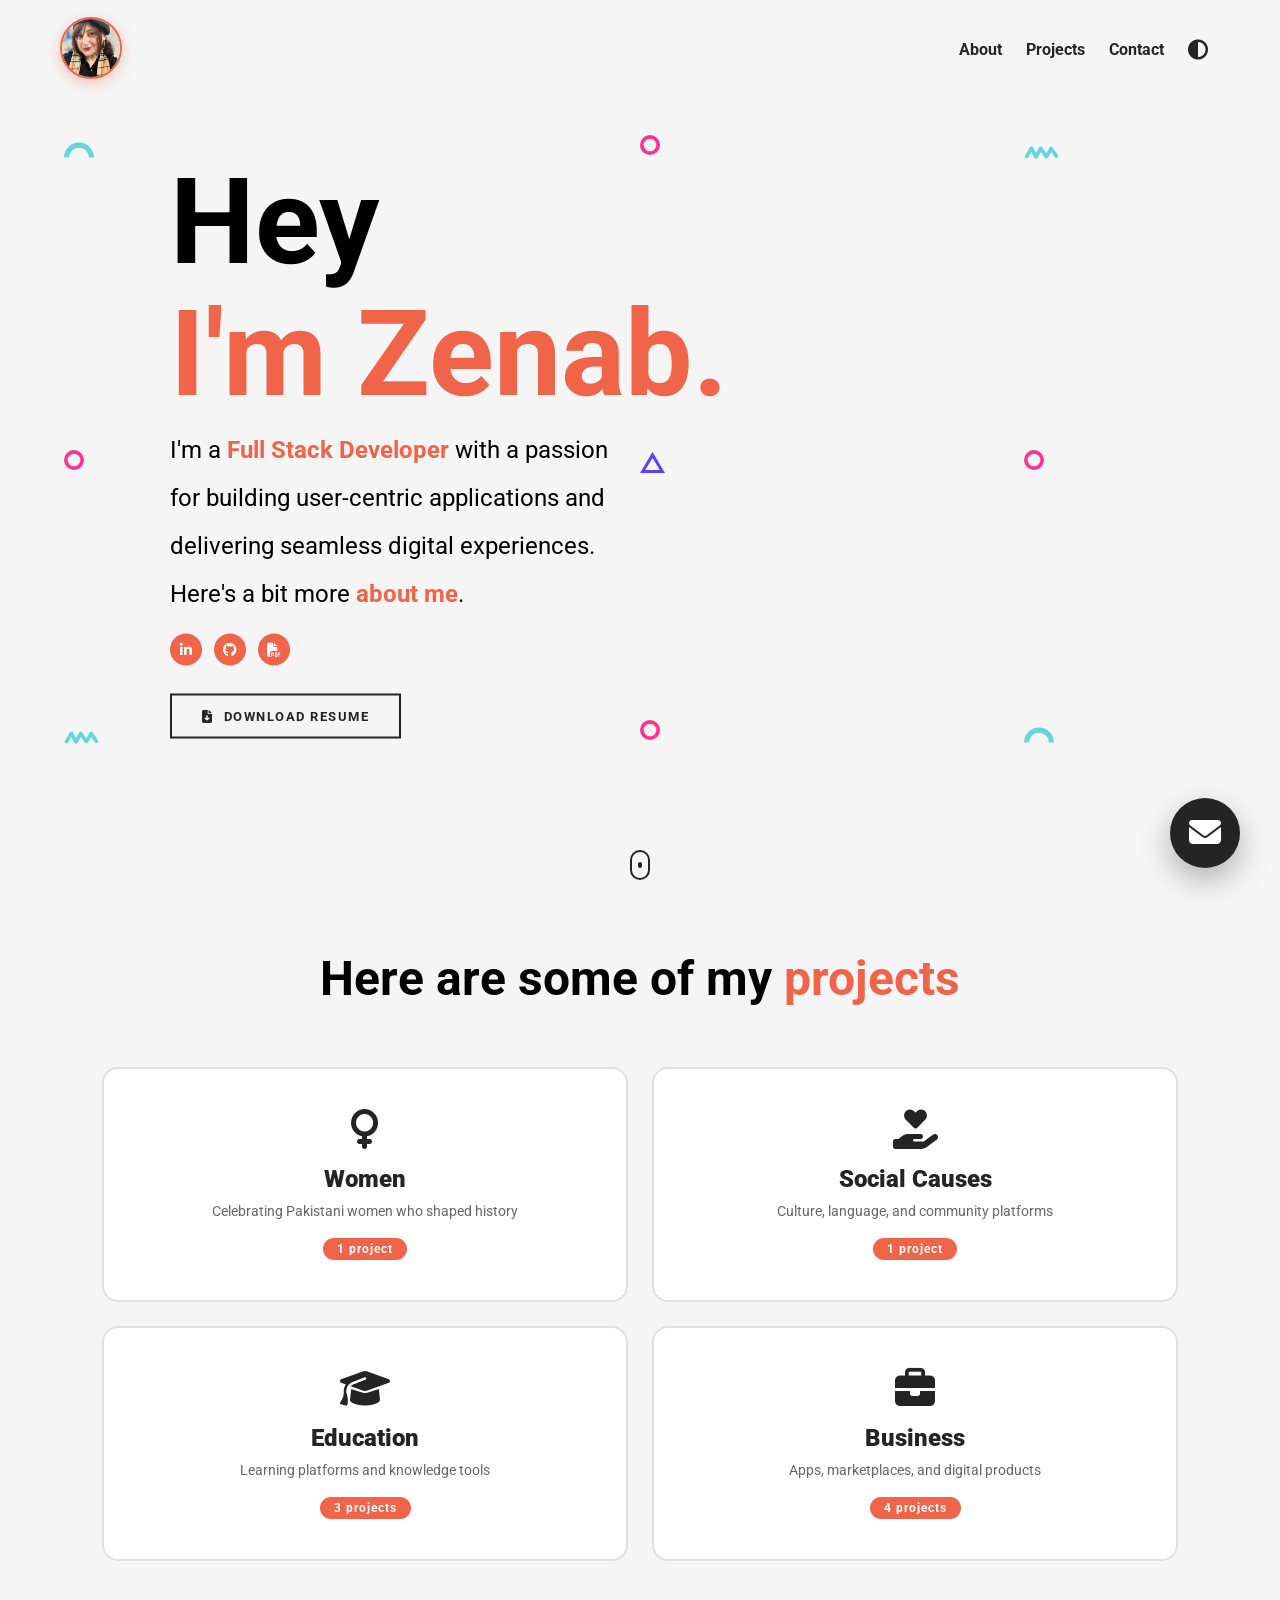
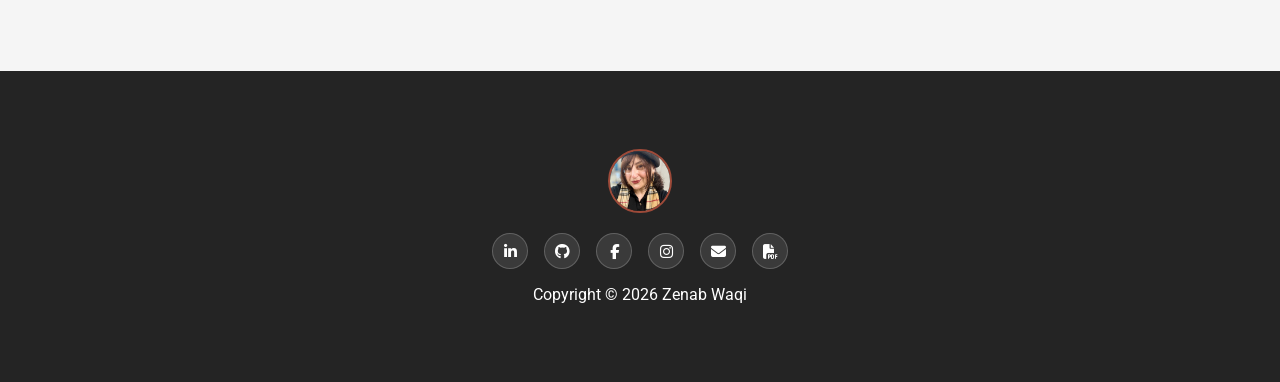
==== commit c709e64b: "Refactor projects into separate category pages Co-Authored-By: Claude Sonnet 4.6 <noreply@anthropic." ====
--- a/index.html
+++ b/index.html
@@ -199,293 +199,31 @@
           Here are some of my <span class="orange">projects</span>
         </h1>
         <div class="category__grid">
-          <div class="category__card" data-filter="women" onclick="filterProjects('women')">
+          <a href="women.html" class="category__card">
             <i class="fas fa-venus category__icon"></i>
             <h3 class="category__name">Women</h3>
             <p class="category__desc">Celebrating Pakistani women who shaped history</p>
             <span class="category__count">1 project</span>
-          </div>
-          <div class="category__card" data-filter="social" onclick="filterProjects('social')">
+          </a>
+          <a href="social.html" class="category__card">
             <i class="fas fa-hand-holding-heart category__icon"></i>
             <h3 class="category__name">Social Causes</h3>
             <p class="category__desc">Culture, language, and community platforms</p>
             <span class="category__count">1 project</span>
-          </div>
-          <div class="category__card" data-filter="education" onclick="filterProjects('education')">
+          </a>
+          <a href="education.html" class="category__card">
             <i class="fas fa-graduation-cap category__icon"></i>
             <h3 class="category__name">Education</h3>
             <p class="category__desc">Learning platforms and knowledge tools</p>
             <span class="category__count">3 projects</span>
-          </div>
-          <div class="category__card" data-filter="business" onclick="filterProjects('business')">
+          </a>
+          <a href="business.html" class="category__card">
             <i class="fas fa-briefcase category__icon"></i>
             <h3 class="category__name">Business</h3>
             <p class="category__desc">Apps, marketplaces, and digital products</p>
             <span class="category__count">4 projects</span>
-          </div>
-        </div>
-
-        <ul class="project__list">
-          <li class="project" data-category="women">
-            <div class="project__wrapper">
-              <div class="project__img project__mockup project__mockup--pkwomen">
-                <div class="mockup__content">
-                  <div class="mockup__urdu">پاکستانی خواتین</div>
-                  <div class="mockup__name">Inspiring Pakistani Women</div>
-                  <div class="mockup__sub">History · Legacy · Impact</div>
-                </div>
-              </div>
-              <div class="project__wrapper--bg"></div>
-              <div class="project__description">
-                <h3 class="project__description--title">Pakistani Women</h3>
-                <div class="project__description--tags">
-                  <span class="project__description--tag">React</span>
-                  <span class="project__description--tag">Vite</span>
-                  <span class="project__description--tag">CSS</span>
-                </div>
-                <p class="project__description--para">
-                  A tribute site profiling four extraordinary Pakistani women — Benazir Bhutto, Parveen Shakir, Roohi Bano, and Asma Jahangir — who shaped history across politics, poetry, performance, and law.
-                </p>
-                <div class="project__description--links">
-                  <a href="https://github.com/zeevaki/inspiringpakistaniwomen" target="_blank" class="project__description--link" title="GitHub">
-                    <i class="fab fa-github"></i>
-                  </a>
-                </div>
-              </div>
-            </div>
-          </li>
-          <li class="project" data-category="business">
-            <div class="project__wrapper">
-              <img src="./assets/skinstric mockup.png" class="project__img" alt="Skinstric">
-              <div class="project__wrapper--bg"></div>
-              <div class="project__description">
-                <h3 class="project__description--title">Skinstric</h3>
-                <div class="project__description--tags">
-                  <span class="project__description--tag">React</span>
-                  <span class="project__description--tag">Next.js</span>
-                  <span class="project__description--tag">CSS</span>
-                  <span class="project__description--tag">AI</span>
-                </div>
-                <p class="project__description--para">
-                  An AI-powered skincare personalization platform that analyzes individual skin needs and
-                  generates a highly tailored routine. Features a sleek, interactive UI with a guided
-                  skin assessment flow.
-                </p>
-                <div class="project__description--links">
-                  <a href="https://skinstric-rouge.vercel.app/" target="_blank" class="project__description--link" title="Live Site">
-                    <i class="fas fa-link"></i>
-                  </a>
-                </div>
-              </div>
-            </div>
-          </li>
-          <li class="project" data-category="education">
-            <div class="project__wrapper">
-              <img src="./assets/summerbooks mockup.png" class="project__img" alt="Summarist">
-              <div class="project__wrapper--bg"></div>
-              <div class="project__description">
-                <h3 class="project__description--title">Summarist</h3>
-                <div class="project__description--tags">
-                  <span class="project__description--tag">React</span>
-                  <span class="project__description--tag">Next.js</span>
-                  <span class="project__description--tag">CSS</span>
-                </div>
-                <p class="project__description--para">
-                  A book summary platform that lets users read or listen to condensed versions of popular titles.
-                  Features personalized recommendations, audio briefcasts, and a clean cross-platform reading experience.
-                </p>
-                <div class="project__description--links">
-                  <a href="https://summerbooks.vercel.app/" target="_blank" class="project__description--link" title="Live Site">
-                    <i class="fas fa-link"></i>
-                  </a>
-                </div>
-              </div>
-            </div>
-          </li>
-          <li class="project" data-category="business">
-            <div class="project__wrapper">
-              <img src="./assets/ultraverse mockup.png" class="project__img" alt="Ultraverse">
-              <div class="project__wrapper--bg"></div>
-              <div class="project__description">
-                <h3 class="project__description--title">Ultraverse</h3>
-                <div class="project__description--tags">
-                  <span class="project__description--tag">React</span>
-                  <span class="project__description--tag">Next.js</span>
-                  <span class="project__description--tag">CSS</span>
-                </div>
-                <p class="project__description--para">
-                  A modern NFT marketplace with a sleek, responsive interface. Browse trending collections,
-                  explore top creators, and discover digital assets through a polished and intuitive UI.
-                </p>
-                <div class="project__description--links">
-                  <a href="https://zenab-insternship-vwo5.vercel.app/" target="_blank" class="project__description--link" title="Live Site">
-                    <i class="fas fa-link"></i>
-                  </a>
-                </div>
-              </div>
-            </div>
-          </li>
-          <li class="project" data-category="education">
-            <div class="project__wrapper">
-              <img src="./assets/library mockup.png" class="project__img" alt="React Library">
-              <div class="project__wrapper--bg"></div>
-              <div class="project__description">
-                <h3 class="project__description--title">Library</h3>
-                <div class="project__description--tags">
-                  <span class="project__description--tag">React</span>
-                  <span class="project__description--tag">CSS</span>
-                  <span class="project__description--tag">JavaScript</span>
-                </div>
-                <p class="project__description--para">
-                  A React-powered digital library application for browsing, organizing, and discovering books.
-                  Built with a clean, intuitive interface and a strong focus on responsive design.
-                </p>
-                <div class="project__description--links">
-                  <a href="https://react-library-blush.vercel.app/" target="_blank" class="project__description--link" title="Live Site">
-                    <i class="fas fa-link"></i>
-                  </a>
-                </div>
-              </div>
-            </div>
-          </li>
-          <li class="project" data-category="social">
-            <div class="project__wrapper">
-              <div class="project__img project__mockup project__mockup--junoon">
-                <div class="mockup__content">
-                  <div class="mockup__urdu">جنونِ عشق</div>
-                  <div class="mockup__name">Junoon-e-Ishq</div>
-                  <div class="mockup__sub">Urdu Poetry · Ghazals · Qawalis · Books</div>
-                </div>
-              </div>
-              <div class="project__wrapper--bg"></div>
-              <div class="project__description">
-                <h3 class="project__description--title">Junoon-e-Ishq</h3>
-                <div class="project__description--tags">
-                  <span class="project__description--tag">Vite + React</span>
-                  <span class="project__description--tag">Google Books API</span>
-                  <span class="project__description--tag">YouTube API</span>
-                  <span class="project__description--tag">Context API</span>
-                </div>
-                <p class="project__description--para">
-                  A fully custom Urdu poetry discovery platform with live API integrations,
-                  animated design system, shopping cart, and streaming ghazals, qawalis & poetry reels.
-                </p>
-                <div class="project__description--links">
-                  <a href="https://junoon-e-ishq.com" target="_blank" class="project__description--link" title="Live Site">
-                    <i class="fas fa-link"></i>
-                  </a>
-                  <a href="https://github.com/zeevaki/urdu_poetry" target="_blank" class="project__description--link" title="GitHub">
-                    <i class="fab fa-github"></i>
-                  </a>
-                </div>
-              </div>
-            </div>
-          </li>
-
-          <li class="project" data-category="education">
-            <div class="project__wrapper">
-              <div class="project__img project__mockup project__mockup--ourworld">
-                <div class="mockup__content">
-                  <div class="mockup__name">The OurWorld Family</div>
-                  <div class="mockup__sub">4 Live Educational Platforms · Solo Built</div>
-                  <div class="mockup__sites">
-                    <span>ourreadingworld.com</span>
-                    <span>ourmathworld.com</span>
-                    <span>ourteachingworld.com</span>
-                    <span>oursufiworld.com</span>
-                  </div>
-                </div>
-              </div>
-              <div class="project__wrapper--bg"></div>
-              <div class="project__description">
-                <h3 class="project__description--title">OurWorld Family</h3>
-                <div class="project__description--tags">
-                  <span class="project__description--tag">Next.js 16</span>
-                  <span class="project__description--tag">TypeScript</span>
-                  <span class="project__description--tag">Tailwind CSS</span>
-                  <span class="project__description--tag">Vercel</span>
-                </div>
-                <p class="project__description--para">
-                  A connected family of four Next.js educational sites — reading, math, teaching,
-                  and Sufi wisdom — sharing one design system, built solo, with 173K+ combined social followers.
-                </p>
-                <div class="project__description--links">
-                  <a href="https://ourreadingworld.com" target="_blank" class="project__description--link" title="OurReadingWorld">
-                    <i class="fas fa-link"></i>
-                  </a>
-                  <a href="https://ourmathworld.com" target="_blank" class="project__description--link" title="OurMathWorld">
-                    <i class="fas fa-link"></i>
-                  </a>
-                  <a href="https://oursufiworld.com" target="_blank" class="project__description--link" title="OurSufiWorld">
-                    <i class="fas fa-link"></i>
-                  </a>
-                </div>
-              </div>
-            </div>
-          </li>
-          <li class="project" data-category="business">
-            <div class="project__wrapper">
-              <div class="project__img project__mockup" style="background:linear-gradient(135deg,#4C1D95,#7C3AED);display:flex;align-items:center;justify-content:center;flex-direction:column;gap:8px;">
-                <div class="mockup__content" style="text-align:center;">
-                  <div style="font-size:2.5rem;">🎵</div>
-                  <div class="mockup__name">Moodify</div>
-                  <div class="mockup__sub">Express API · React · Mood History</div>
-                </div>
-              </div>
-              <div class="project__wrapper--bg"></div>
-              <div class="project__description">
-                <h3 class="project__description--title">Moodify</h3>
-                <div class="project__description--tags">
-                  <span class="project__description--tag">Node.js</span>
-                  <span class="project__description--tag">Express</span>
-                  <span class="project__description--tag">React</span>
-                  <span class="project__description--tag">Full Stack</span>
-                </div>
-                <p class="project__description--para">
-                  A full-stack mood-to-playlist app. Express backend saves mood history;
-                  React frontend fetches and displays playlists. Built from scratch — raw Node.js http module first, then upgraded to Express.
-                </p>
-                <div class="project__description--links">
-                  <a href="https://github.com/zeevaki/moodify" target="_blank" class="project__description--link" title="GitHub">
-                    <i class="fab fa-github"></i>
-                  </a>
-                </div>
-              </div>
-            </div>
-          </li>
-
-          <li class="project" data-category="business">
-            <div class="project__wrapper">
-              <div class="project__img project__mockup" style="background:linear-gradient(135deg,#1E3A8A,#2563EB);display:flex;align-items:center;justify-content:center;flex-direction:column;gap:8px;">
-                <div class="mockup__content" style="text-align:center;">
-                  <div style="font-size:2.5rem;">🌤️</div>
-                  <div class="mockup__name">Weatherly</div>
-                  <div class="mockup__sub">OpenWeatherMap API · Express Proxy · React</div>
-                </div>
-              </div>
-              <div class="project__wrapper--bg"></div>
-              <div class="project__description">
-                <h3 class="project__description--title">Weatherly</h3>
-                <div class="project__description--tags">
-                  <span class="project__description--tag">Node.js</span>
-                  <span class="project__description--tag">Express</span>
-                  <span class="project__description--tag">React</span>
-                  <span class="project__description--tag">REST API</span>
-                </div>
-                <p class="project__description--para">
-                  A full-stack weather app. Express backend proxies the OpenWeatherMap API —
-                  keeping the API key off the browser. React frontend with live city search, temperature, humidity, and wind.
-                </p>
-                <div class="project__description--links">
-                  <a href="https://github.com/zeevaki/weatherly" target="_blank" class="project__description--link" title="GitHub">
-                    <i class="fab fa-github"></i>
-                  </a>
-                </div>
-              </div>
-            </div>
-          </li>
-
-        </ul>
+          </a>
+        </div>
       </div>
     </div>
   </section>
--- a/style.css
+++ b/style.css
@@ -921,6 +921,9 @@
   transition: all 300ms ease;
   text-align: center;
   background: white;
+  display: block;
+  color: inherit;
+  text-decoration: none;
 }
 
 .dark-theme .category__card {
@@ -990,6 +993,64 @@
 
 .project__mockup--pkwomen {
   background: linear-gradient(135deg, #0D3B2E 0%, #1a5c45 55%, #145a32 100%);
+}
+
+/* ── CATEGORY PAGES ── */
+
+.cat-nav {
+  background-color: rgb(245, 245, 245);
+  border-bottom: 1px solid #e0e0e0;
+  position: sticky;
+  top: 0;
+  z-index: 50;
+  display: flex;
+  justify-content: space-between;
+  align-items: center;
+  width: 100%;
+  max-width: 1200px;
+  margin: 0 auto;
+  padding: 0 20px;
+  height: 100px;
+}
+
+.dark-theme .cat-nav {
+  background-color: #242424;
+  border-bottom-color: #333;
+}
+
+.cat-section {
+  background-color: rgb(245, 245, 245);
+  min-height: 100vh;
+}
+
+.dark-theme .cat-section {
+  background-color: #242424;
+}
+
+.back-link {
+  display: inline-flex;
+  align-items: center;
+  gap: 8px;
+  color: #242424;
+  font-weight: 700;
+  font-size: 14px;
+  letter-spacing: 1px;
+  text-transform: uppercase;
+  text-decoration: none;
+  margin-bottom: 40px;
+  transition: color 300ms ease;
+}
+
+.back-link:hover {
+  color: #f06449;
+}
+
+.dark-theme .back-link {
+  color: white;
+}
+
+.dark-theme .back-link:hover {
+  color: #f06449;
 }
 
 /* Small phones, tablets, large smart phones */
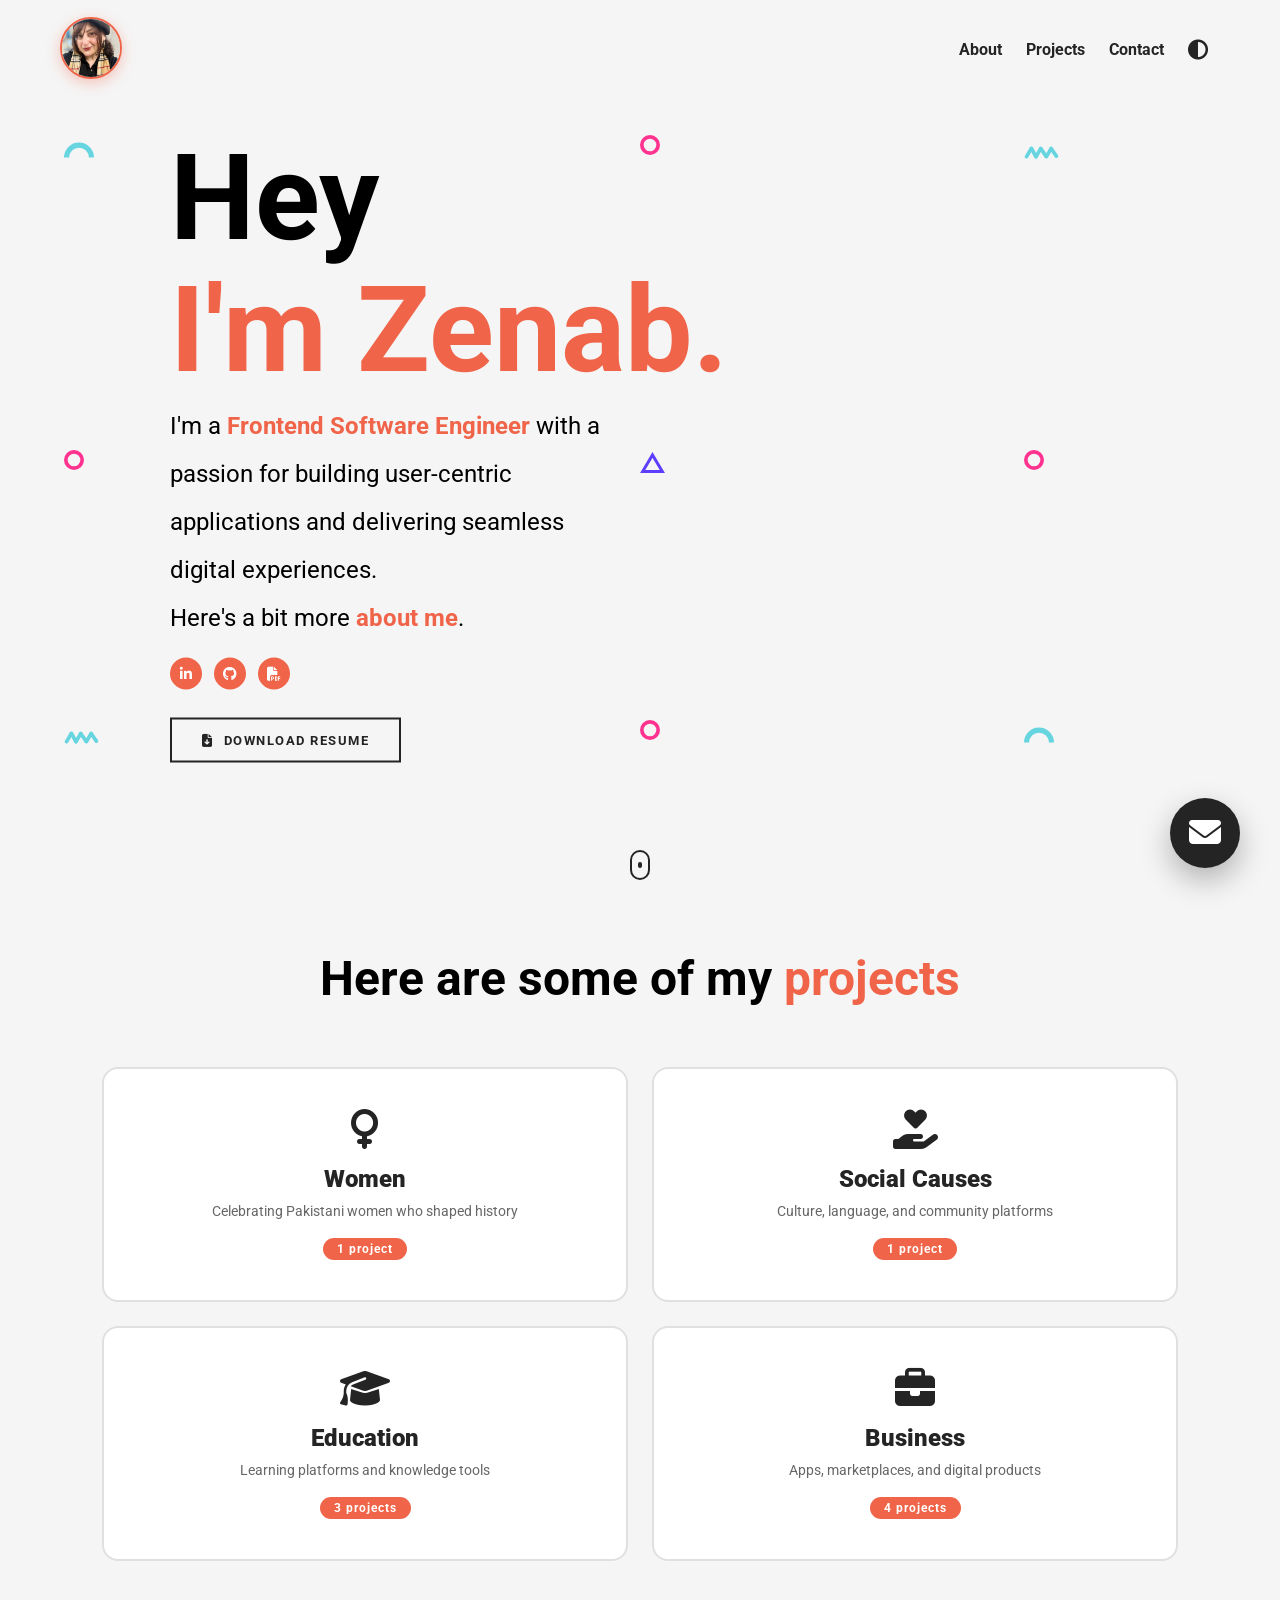
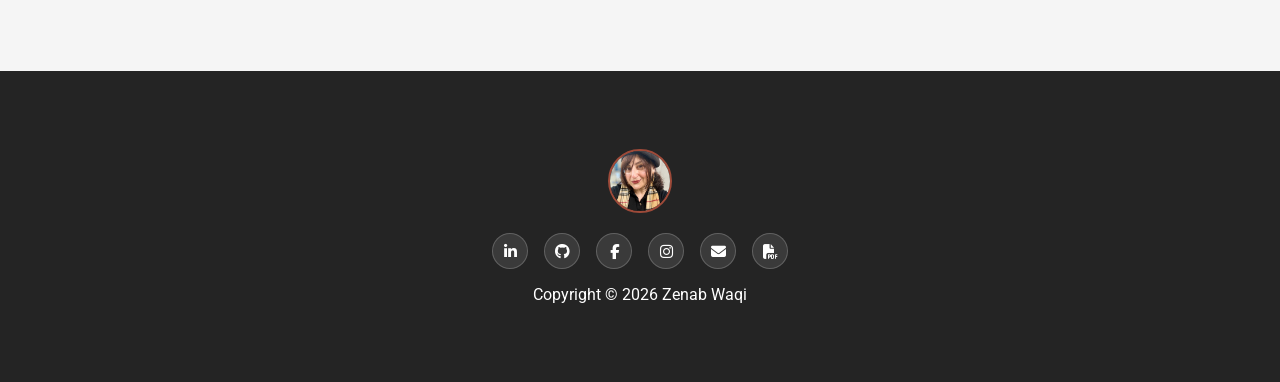
==== commit a74c6d48: "Fix title inconsistency: Full Stack Developer → Frontend Software Engineer in hero and modal Co-Auth" ====
--- a/index.html
+++ b/index.html
@@ -68,7 +68,7 @@
           <h1 class="title">Hey</h1>
           <h1 class="title orange">I'm Zenab.</h1>
           <p class="header__para">
-            I'm a <b class="orange">Full Stack Developer</b> with a passion for building user-centric
+            I'm a <b class="orange">Frontend Software Engineer</b> with a passion for building user-centric
             applications and delivering seamless digital experiences.
             <br>
             Here's a bit more <b class="orange click" onclick="toggleModal()">about me</b>.
@@ -102,9 +102,9 @@
     <div class="modal">
       <div class="modal__half modal__about">
         <h3 class="modal__title modal__title--about">Here's a bit about me.</h3>
-        <h4 class="modal__sub-title modal__sub-title--about">Full Stack Developer.</h4>
+        <h4 class="modal__sub-title modal__sub-title--about">Frontend Software Engineer.</h4>
         <p class="modal__para">
-          Analytical and detail-oriented <b class="orange">Full Stack Developer</b> with a background in
+          Analytical and detail-oriented <b class="orange">Frontend Software Engineer</b> with a background in
           Information Technology and expertise in mathematical logic and instructional design. Proven track record
           of building user-centric applications, managing technical deployments, and scaling digital communities
           to over <b class="orange">80,000+ active followers</b>.
--- a/style.css
+++ b/style.css
@@ -859,6 +859,10 @@
   background: linear-gradient(135deg, #022C22 0%, #065F46 55%, #0D9488 100%);
 }
 
+.project__mockup--chaabi {
+  background: linear-gradient(135deg, #07011a 0%, #120229 50%, #1e0840 100%);
+}
+
 .mockup__content {
   padding: 32px;
 }
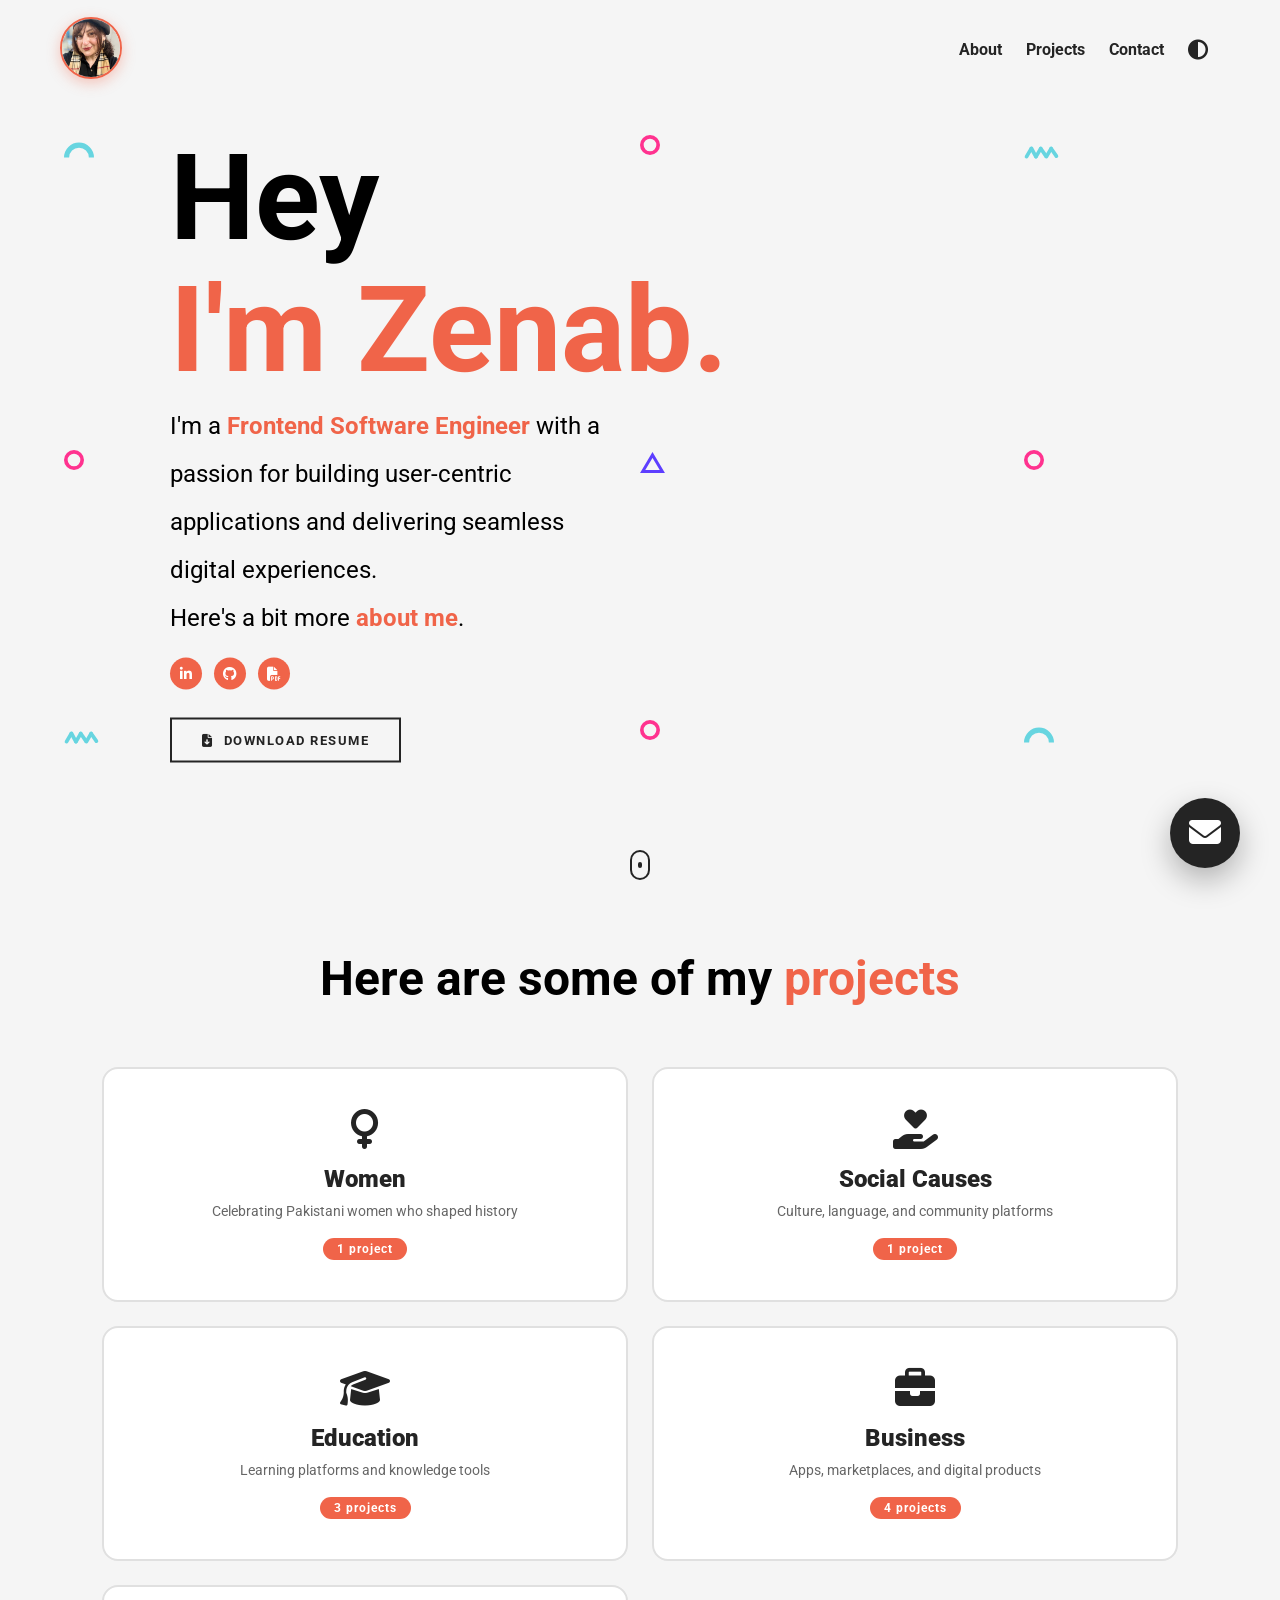
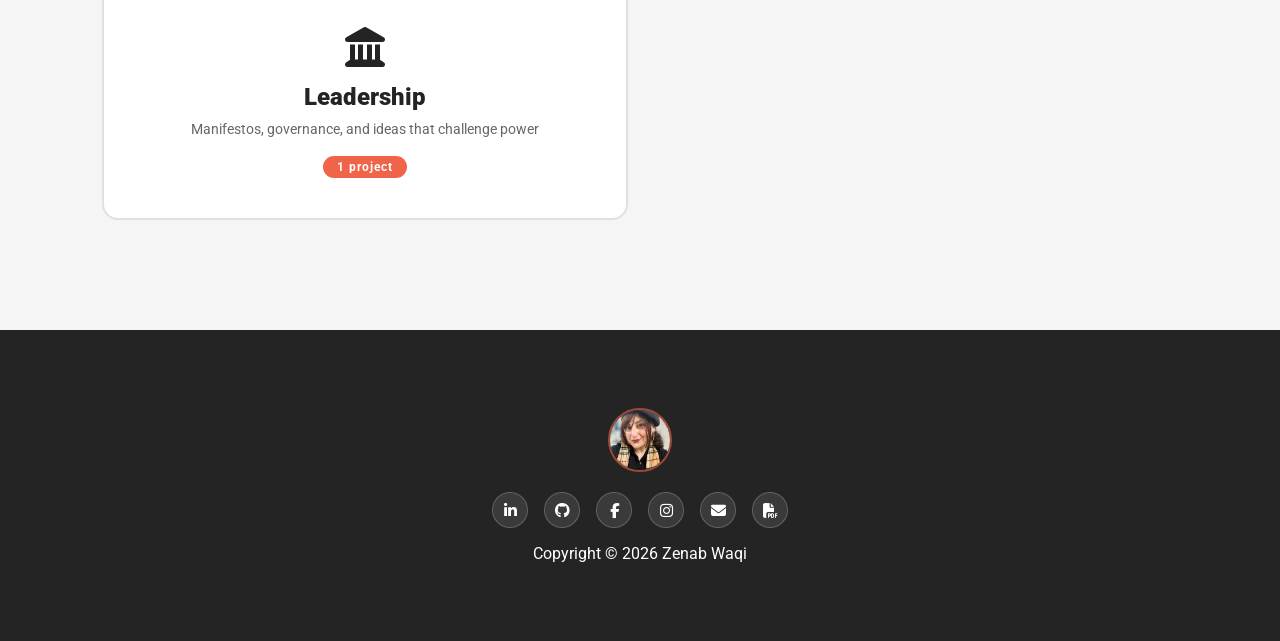
==== commit 3d5ee2c7: "Add Leadership category with AMAANAH project - New Leadership card in category grid on index.html - " ====
--- a/index.html
+++ b/index.html
@@ -5,7 +5,8 @@
   <meta charset="UTF-8">
   <meta http-equiv="X-UA-Compatible" content="IE=edge">
   <meta name="viewport" content="width=device-width, initial-scale=1.0">
-  <title>Zenab Waqi</title>
+  <title>Zenab Waqi | Frontend Software Engineer</title>
+  <meta name="description" content="Zenab Waqi — Frontend Software Engineer specializing in React, Next.js, JavaScript, and Firebase. 5 live deployed projects and 80,000+ community built.">
   <link rel="stylesheet" href="https://cdnjs.cloudflare.com/ajax/libs/font-awesome/6.5.1/css/all.min.css">
   <link rel="stylesheet" href="style.css">
   <link rel="icon" href="/assets/gemini-svg.svg" type="image/x-icon">
@@ -223,6 +224,12 @@
             <p class="category__desc">Apps, marketplaces, and digital products</p>
             <span class="category__count">4 projects</span>
           </a>
+          <a href="leadership.html" class="category__card">
+            <i class="fas fa-landmark category__icon"></i>
+            <h3 class="category__name">Leadership</h3>
+            <p class="category__desc">Manifestos, governance, and ideas that challenge power</p>
+            <span class="category__count">1 project</span>
+          </a>
         </div>
       </div>
     </div>
--- a/style.css
+++ b/style.css
@@ -993,6 +993,49 @@
   letter-spacing: 1px;
 }
 
+/* ── AMAANAH MOCKUP ── */
+
+.project__mockup--amaanah {
+  background: linear-gradient(135deg, #0e0c09 0%, #1a1208 50%, #2a1e0a 100%);
+  position: relative;
+  overflow: hidden;
+}
+
+.project__mockup--amaanah::before {
+  content: '';
+  position: absolute;
+  top: 50%;
+  left: 50%;
+  transform: translate(-50%, -50%);
+  width: 300px;
+  height: 300px;
+  background: radial-gradient(ellipse, rgba(200,149,42,0.15) 0%, transparent 70%);
+  pointer-events: none;
+}
+
+.mockup__amaanah-title {
+  font-size: 42px;
+  font-weight: 900;
+  color: #c8952a;
+  letter-spacing: 0.05em;
+  margin-bottom: 8px;
+}
+
+.mockup__amaanah-sub {
+  font-size: 11px;
+  color: rgba(200,149,42,0.5);
+  letter-spacing: 0.3em;
+  text-transform: uppercase;
+  margin-bottom: 20px;
+}
+
+.mockup__amaanah-quote {
+  font-size: 13px;
+  font-style: italic;
+  color: rgba(245,240,232,0.5);
+  line-height: 1.6;
+}
+
 /* ── PAKISTANI WOMEN MOCKUP ── */
 
 .project__mockup--pkwomen {
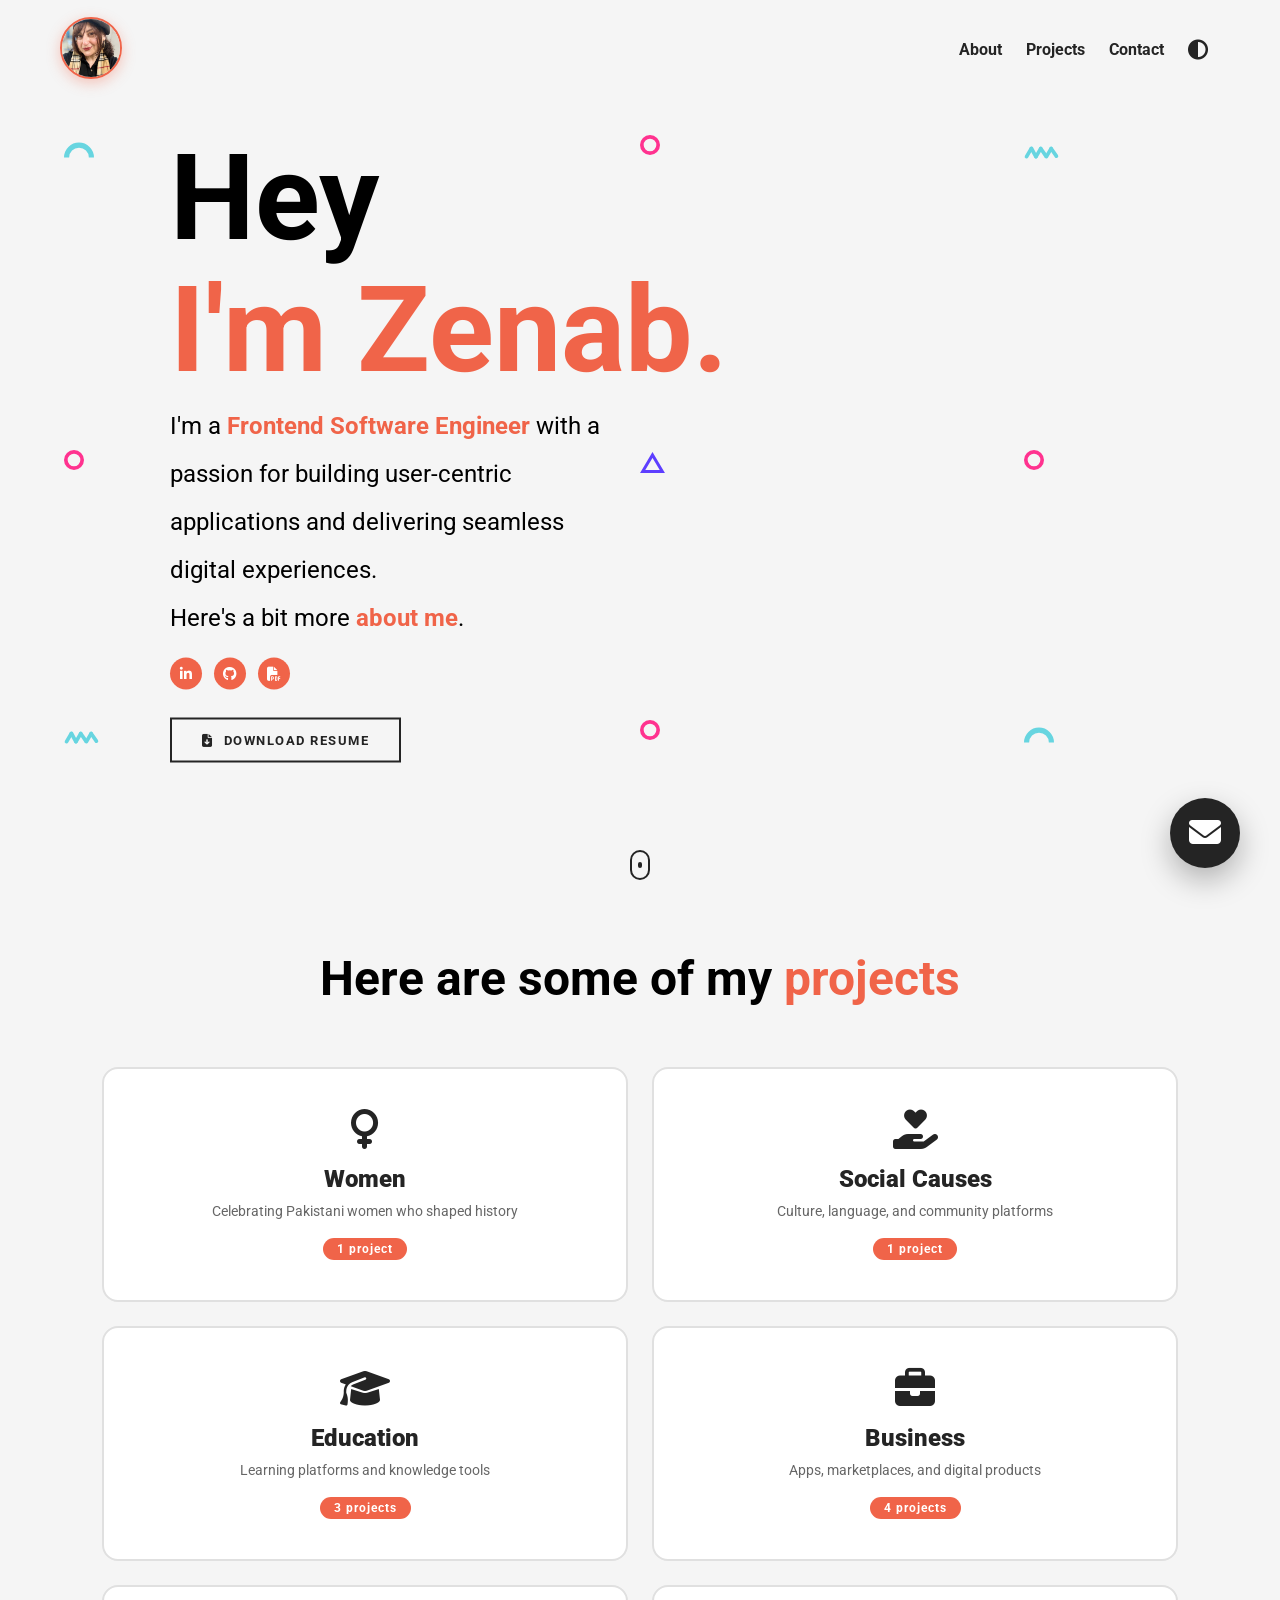
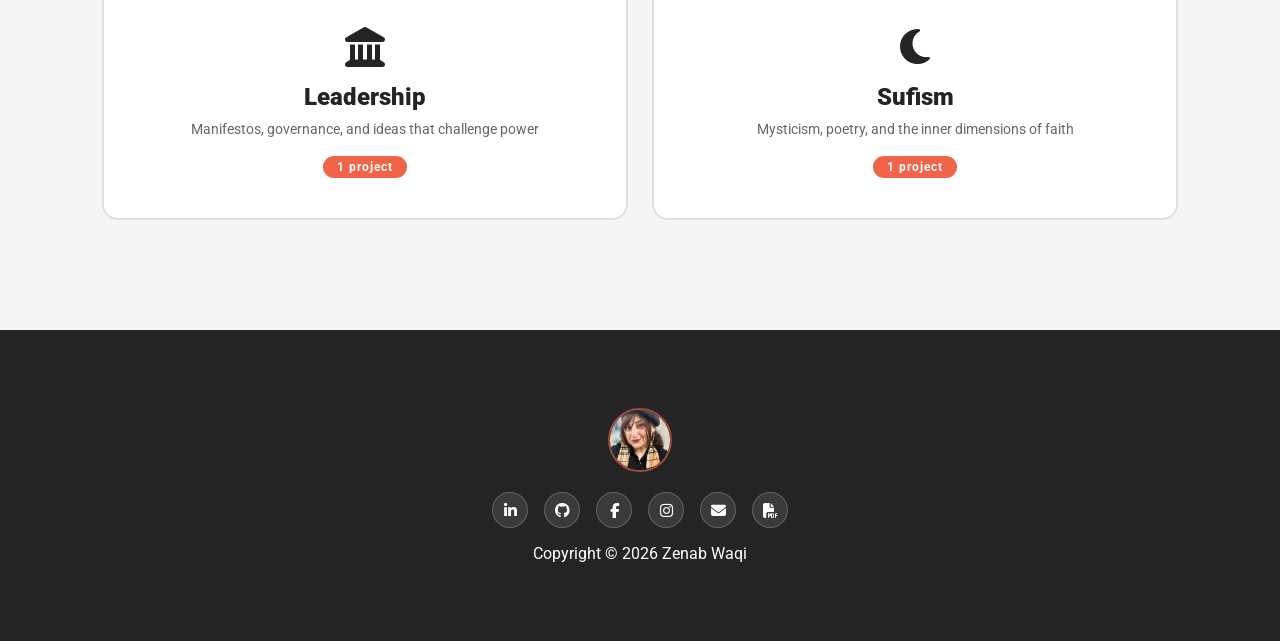
==== commit a7cb69eb: "Add Sufism category with OurSufiWorld project - New Sufism card in category grid (moon icon) - New s" ====
--- a/index.html
+++ b/index.html
@@ -230,6 +230,12 @@
             <p class="category__desc">Manifestos, governance, and ideas that challenge power</p>
             <span class="category__count">1 project</span>
           </a>
+          <a href="sufism.html" class="category__card">
+            <i class="fas fa-moon category__icon"></i>
+            <h3 class="category__name">Sufism</h3>
+            <p class="category__desc">Mysticism, poetry, and the inner dimensions of faith</p>
+            <span class="category__count">1 project</span>
+          </a>
         </div>
       </div>
     </div>
--- a/style.css
+++ b/style.css
@@ -993,6 +993,12 @@
   letter-spacing: 1px;
 }
 
+/* ── OURSUFI MOCKUP ── */
+
+.project__mockup--oursufi {
+  background: linear-gradient(135deg, #0a0114 0%, #1a0a2e 50%, #2d1155 100%);
+}
+
 /* ── AMAANAH MOCKUP ── */
 
 .project__mockup--amaanah {
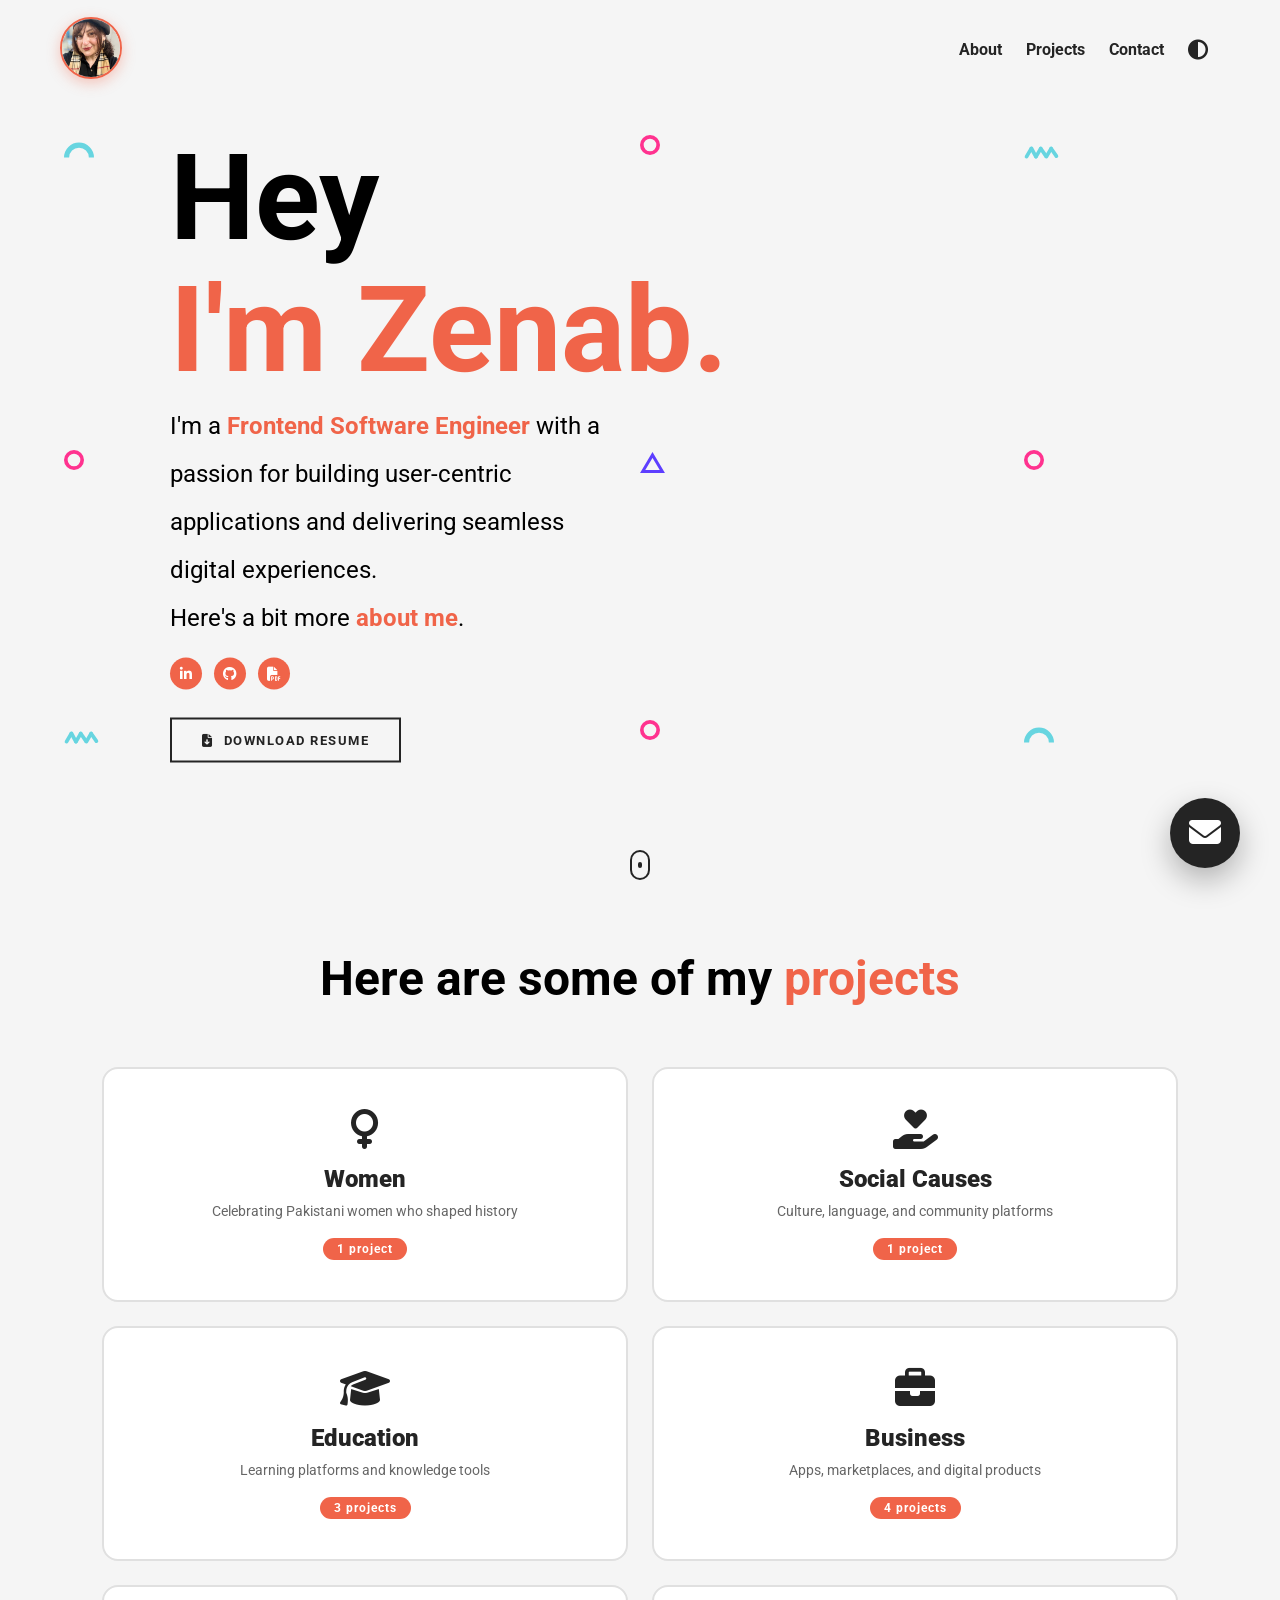
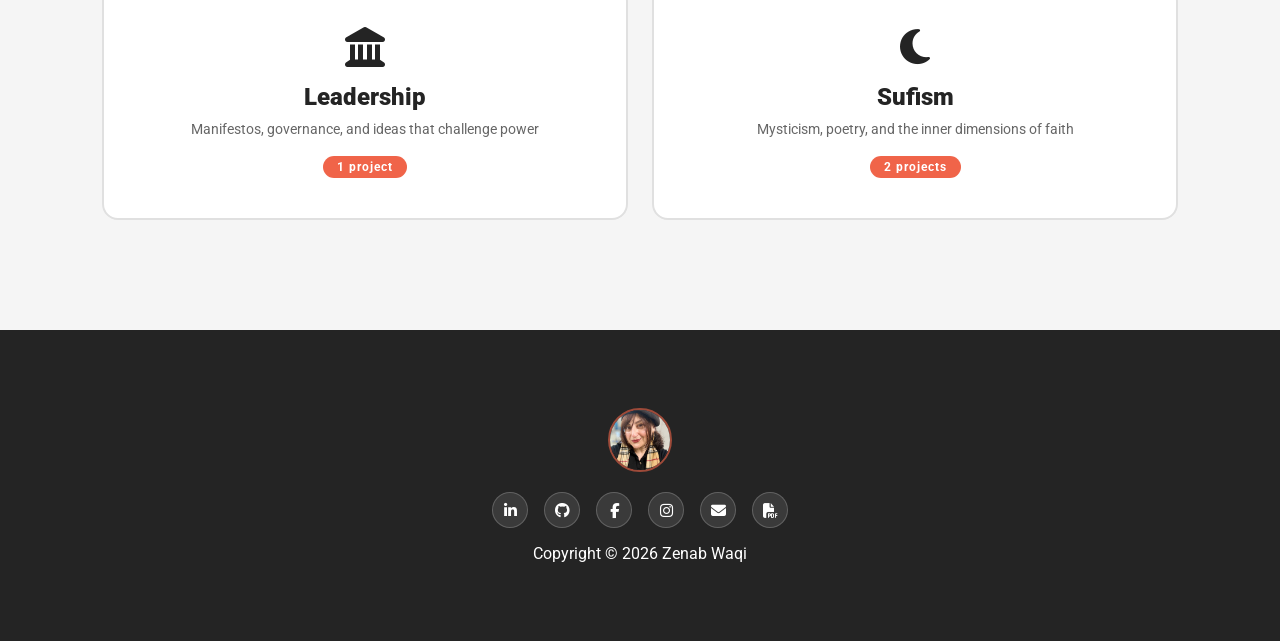
==== commit aa13f835: "Add Rah-e-Ishq to Sufism category Second project in the Sufism section alongside OurSufiWorld. Card " ====
--- a/index.html
+++ b/index.html
@@ -234,7 +234,7 @@
             <i class="fas fa-moon category__icon"></i>
             <h3 class="category__name">Sufism</h3>
             <p class="category__desc">Mysticism, poetry, and the inner dimensions of faith</p>
-            <span class="category__count">1 project</span>
+            <span class="category__count">2 projects</span>
           </a>
         </div>
       </div>
--- a/style.css
+++ b/style.css
@@ -999,6 +999,12 @@
   background: linear-gradient(135deg, #0a0114 0%, #1a0a2e 50%, #2d1155 100%);
 }
 
+/* ── RAH-E-ISHQ MOCKUP ── */
+
+.project__mockup--raheishq {
+  background: linear-gradient(135deg, #641E26 0%, #171A2B 55%, #8C6425 100%);
+}
+
 /* ── AMAANAH MOCKUP ── */
 
 .project__mockup--amaanah {
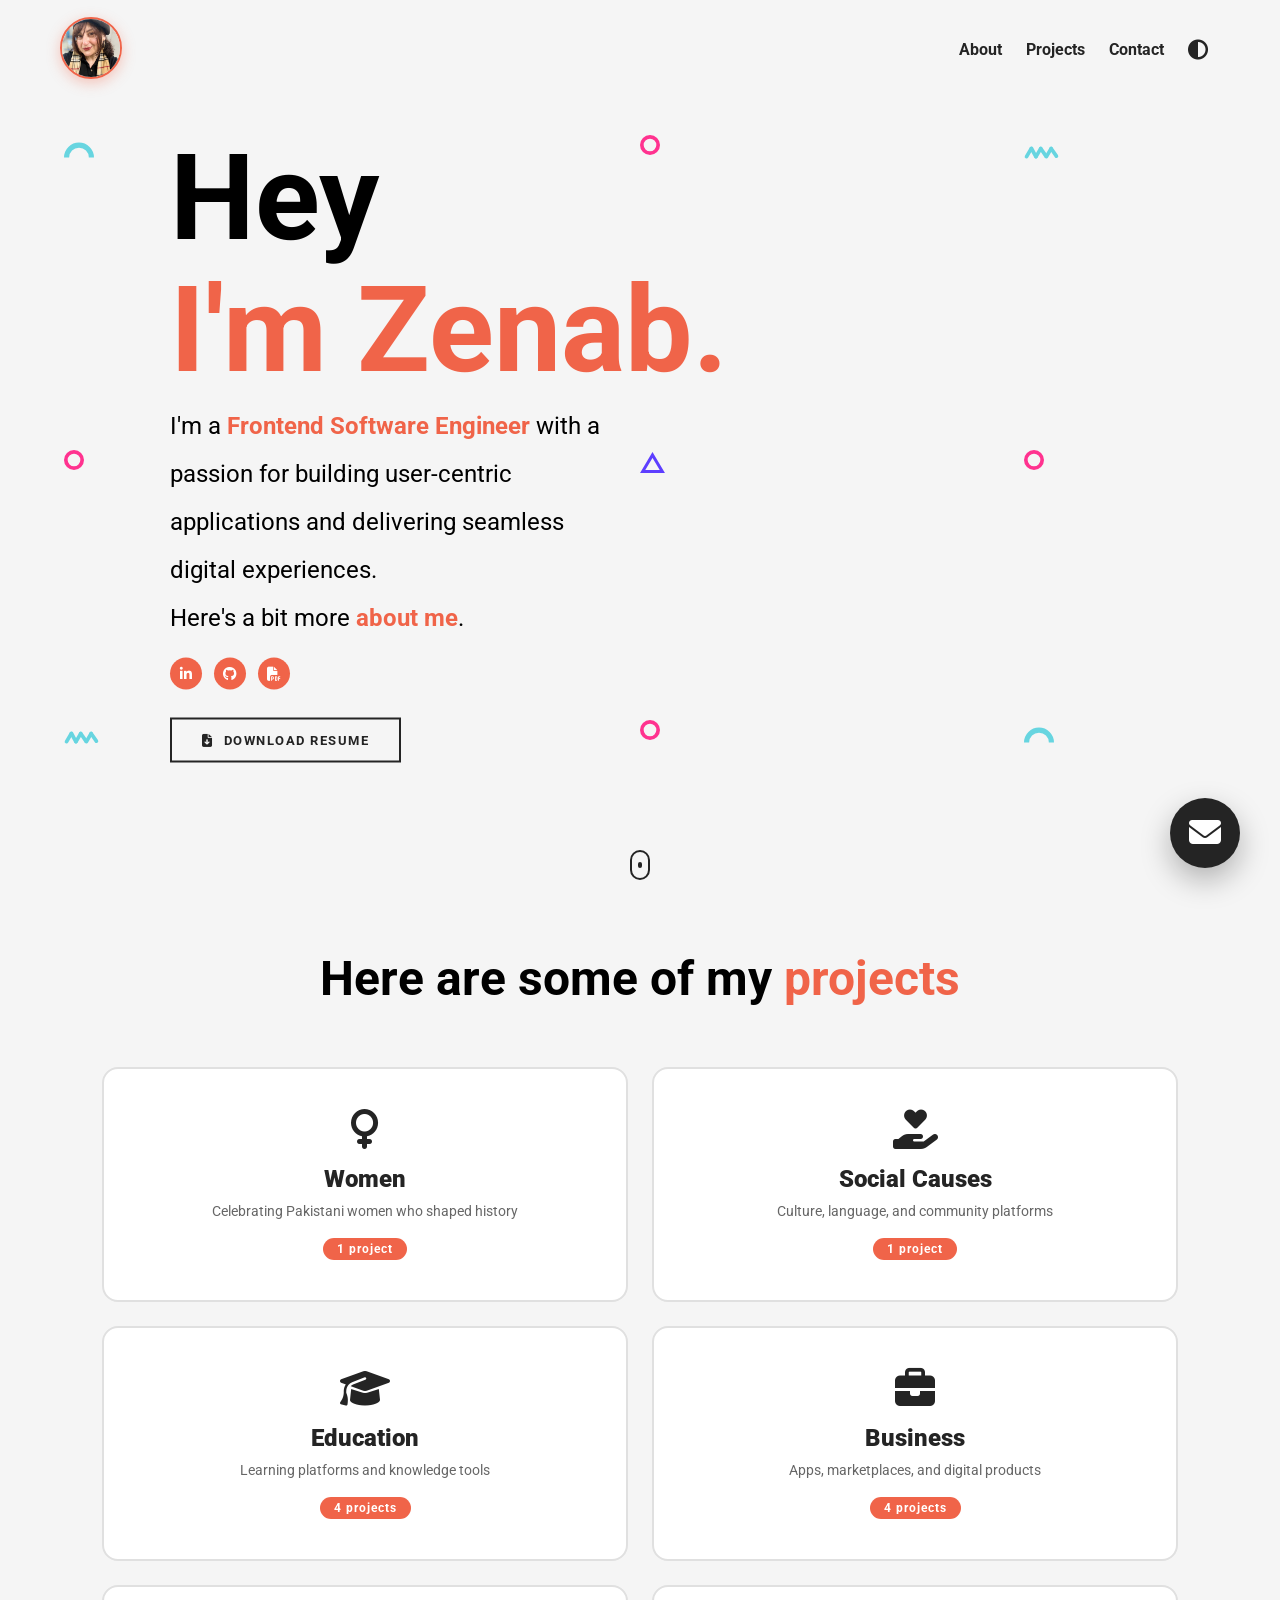
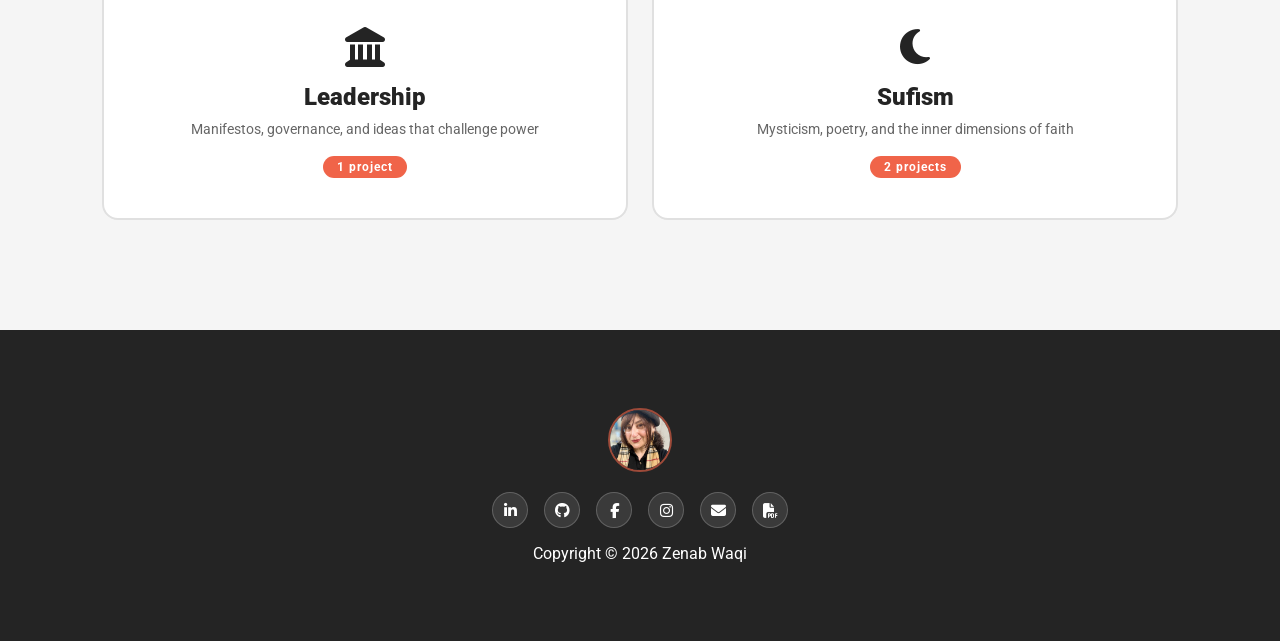
==== commit 46baafa2: "Add SASSY Science to Education category Placed alongside Chaabi as the second kids'-education platfo" ====
--- a/index.html
+++ b/index.html
@@ -216,7 +216,7 @@
             <i class="fas fa-graduation-cap category__icon"></i>
             <h3 class="category__name">Education</h3>
             <p class="category__desc">Learning platforms and knowledge tools</p>
-            <span class="category__count">3 projects</span>
+            <span class="category__count">4 projects</span>
           </a>
           <a href="business.html" class="category__card">
             <i class="fas fa-briefcase category__icon"></i>
--- a/style.css
+++ b/style.css
@@ -1005,6 +1005,12 @@
   background: linear-gradient(135deg, #641E26 0%, #171A2B 55%, #8C6425 100%);
 }
 
+/* ── SASSY SCIENCE MOCKUP ── */
+
+.project__mockup--sassyscience {
+  background: linear-gradient(135deg, #FF2E7E 0%, #9B5DE5 55%, #00C2B8 100%);
+}
+
 /* ── AMAANAH MOCKUP ── */
 
 .project__mockup--amaanah {
